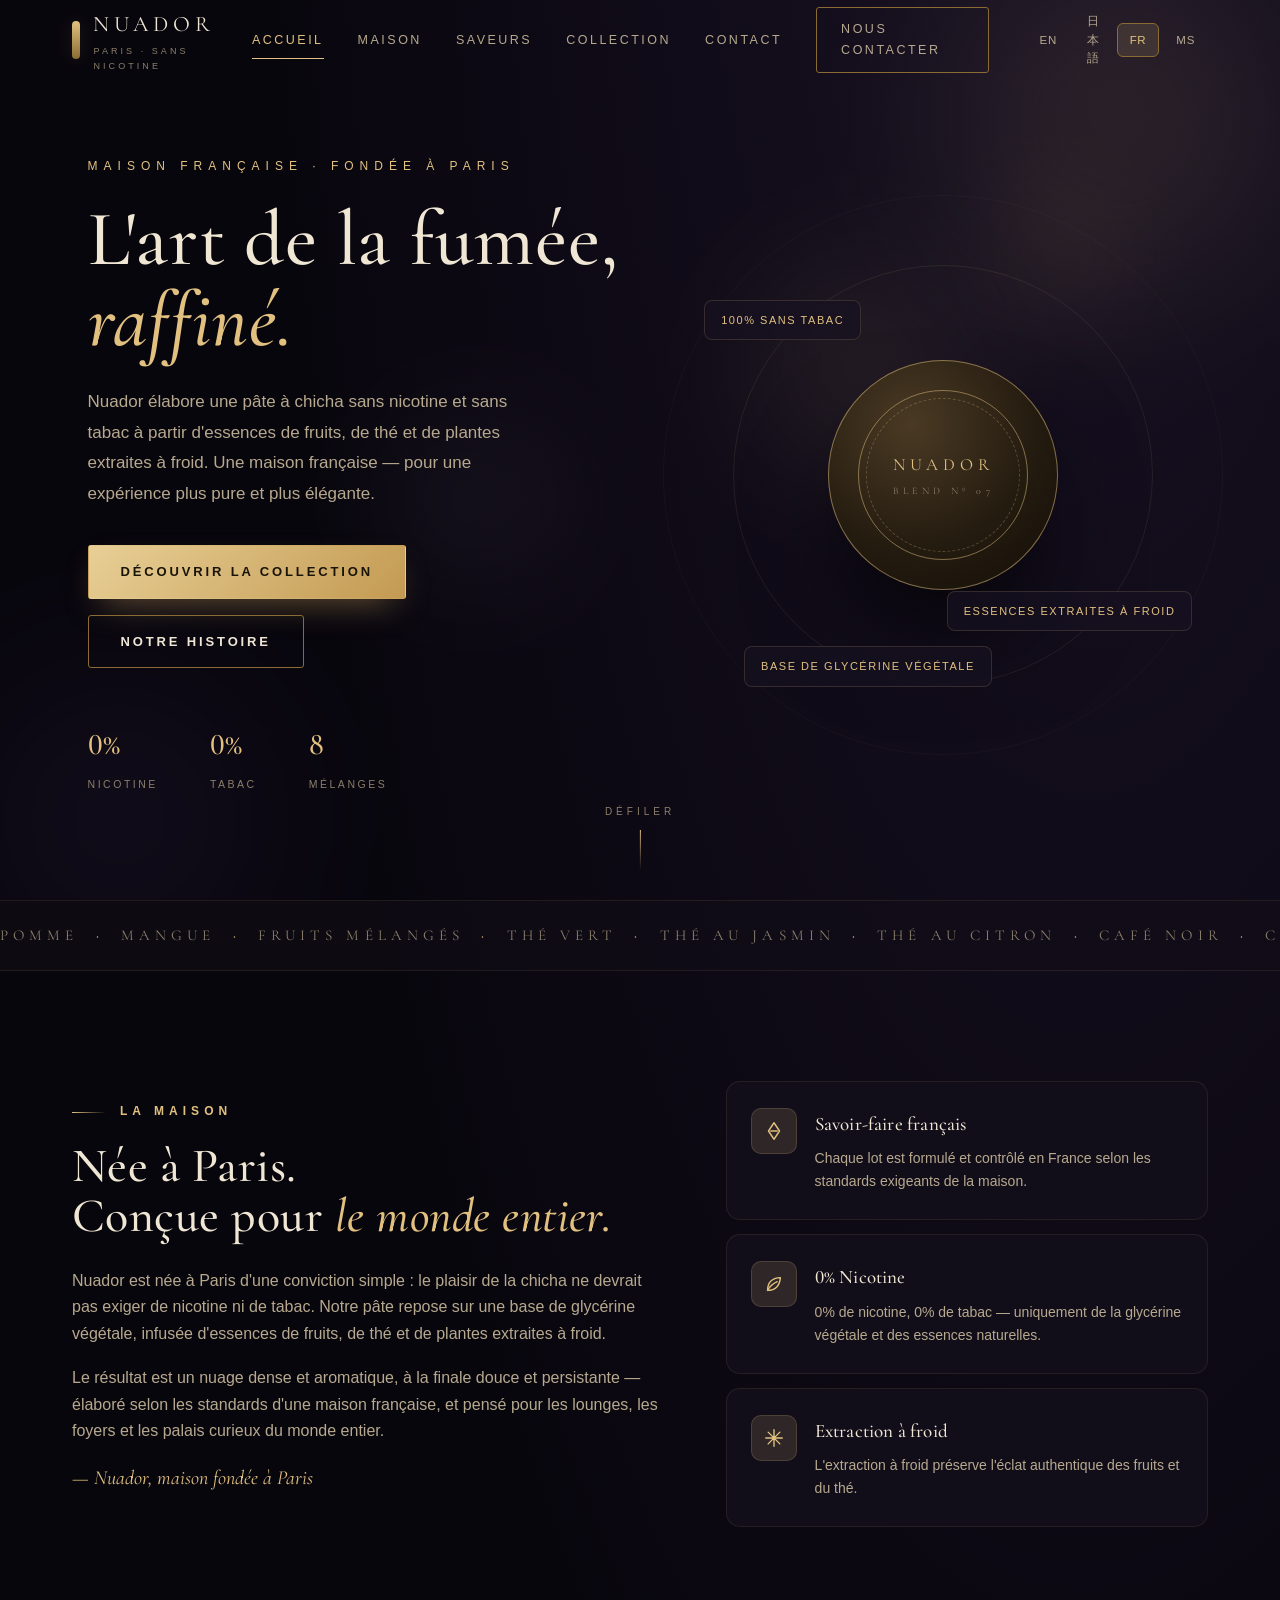
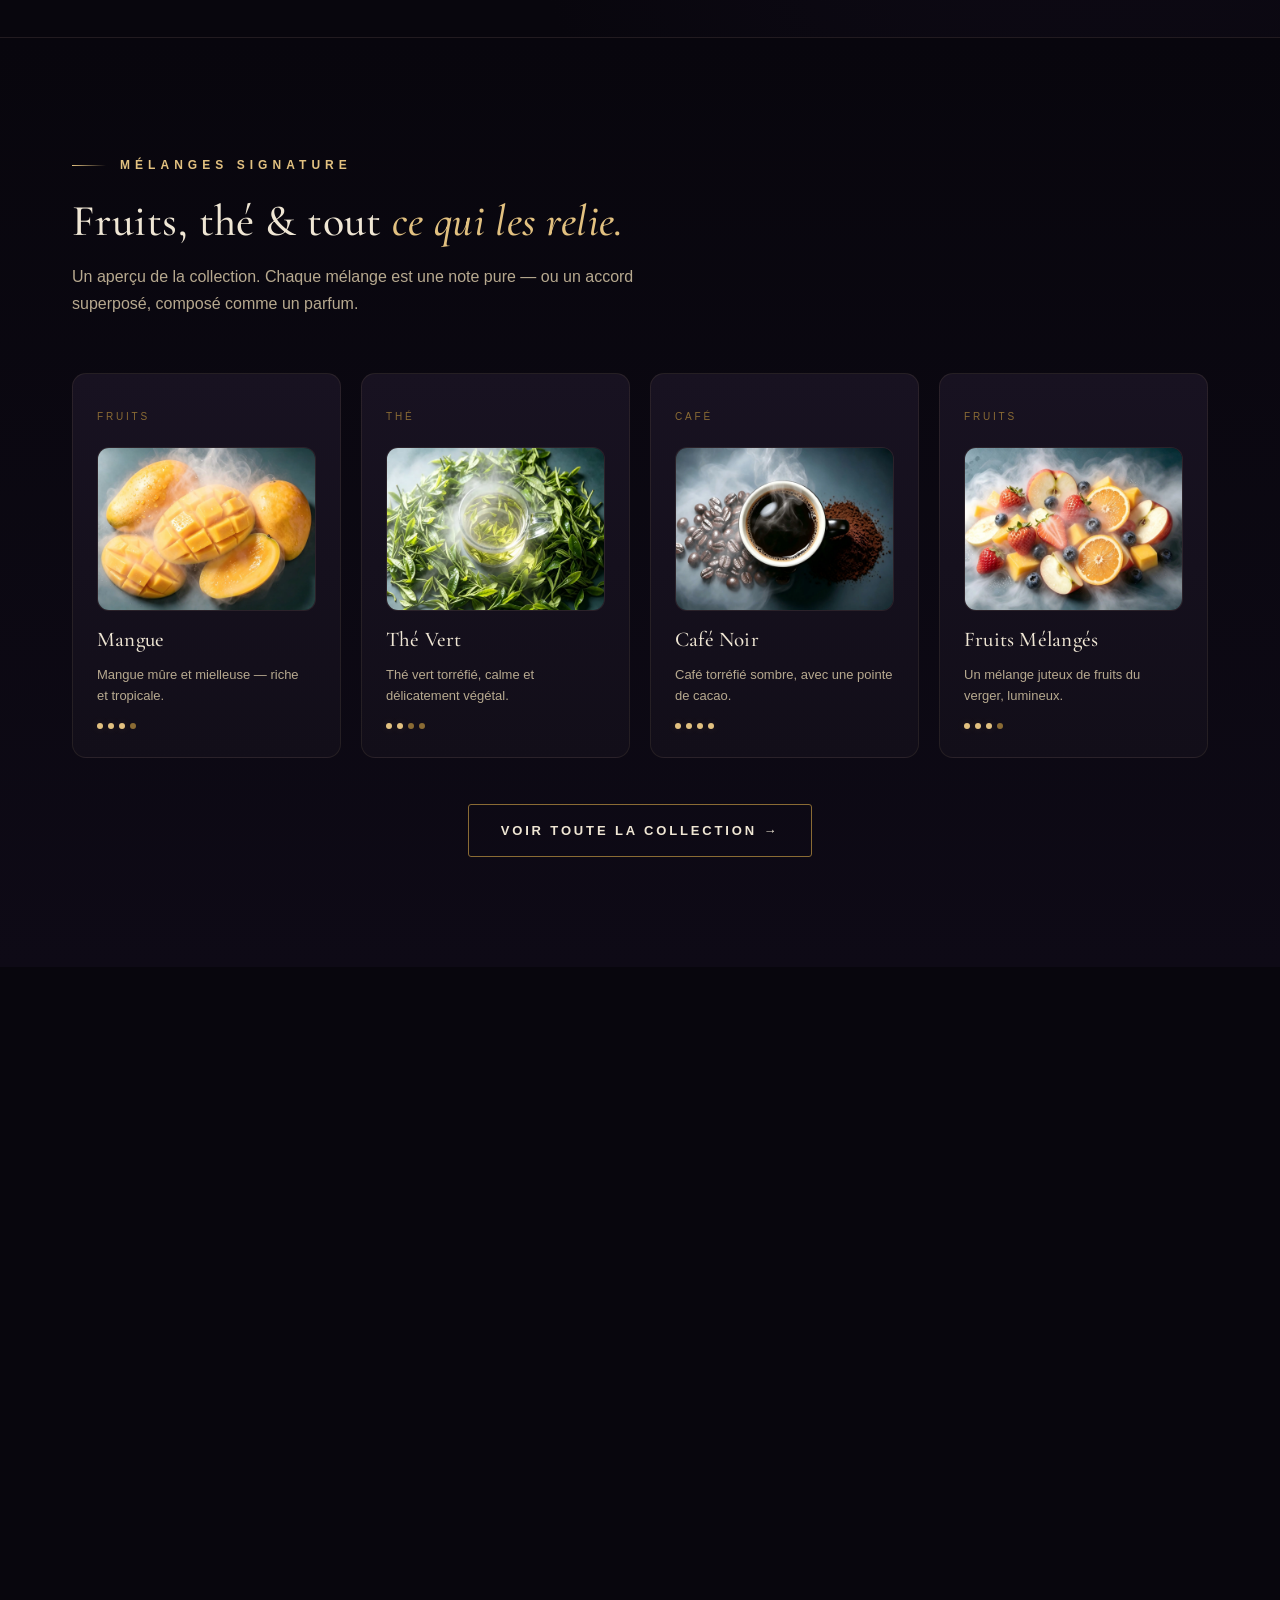
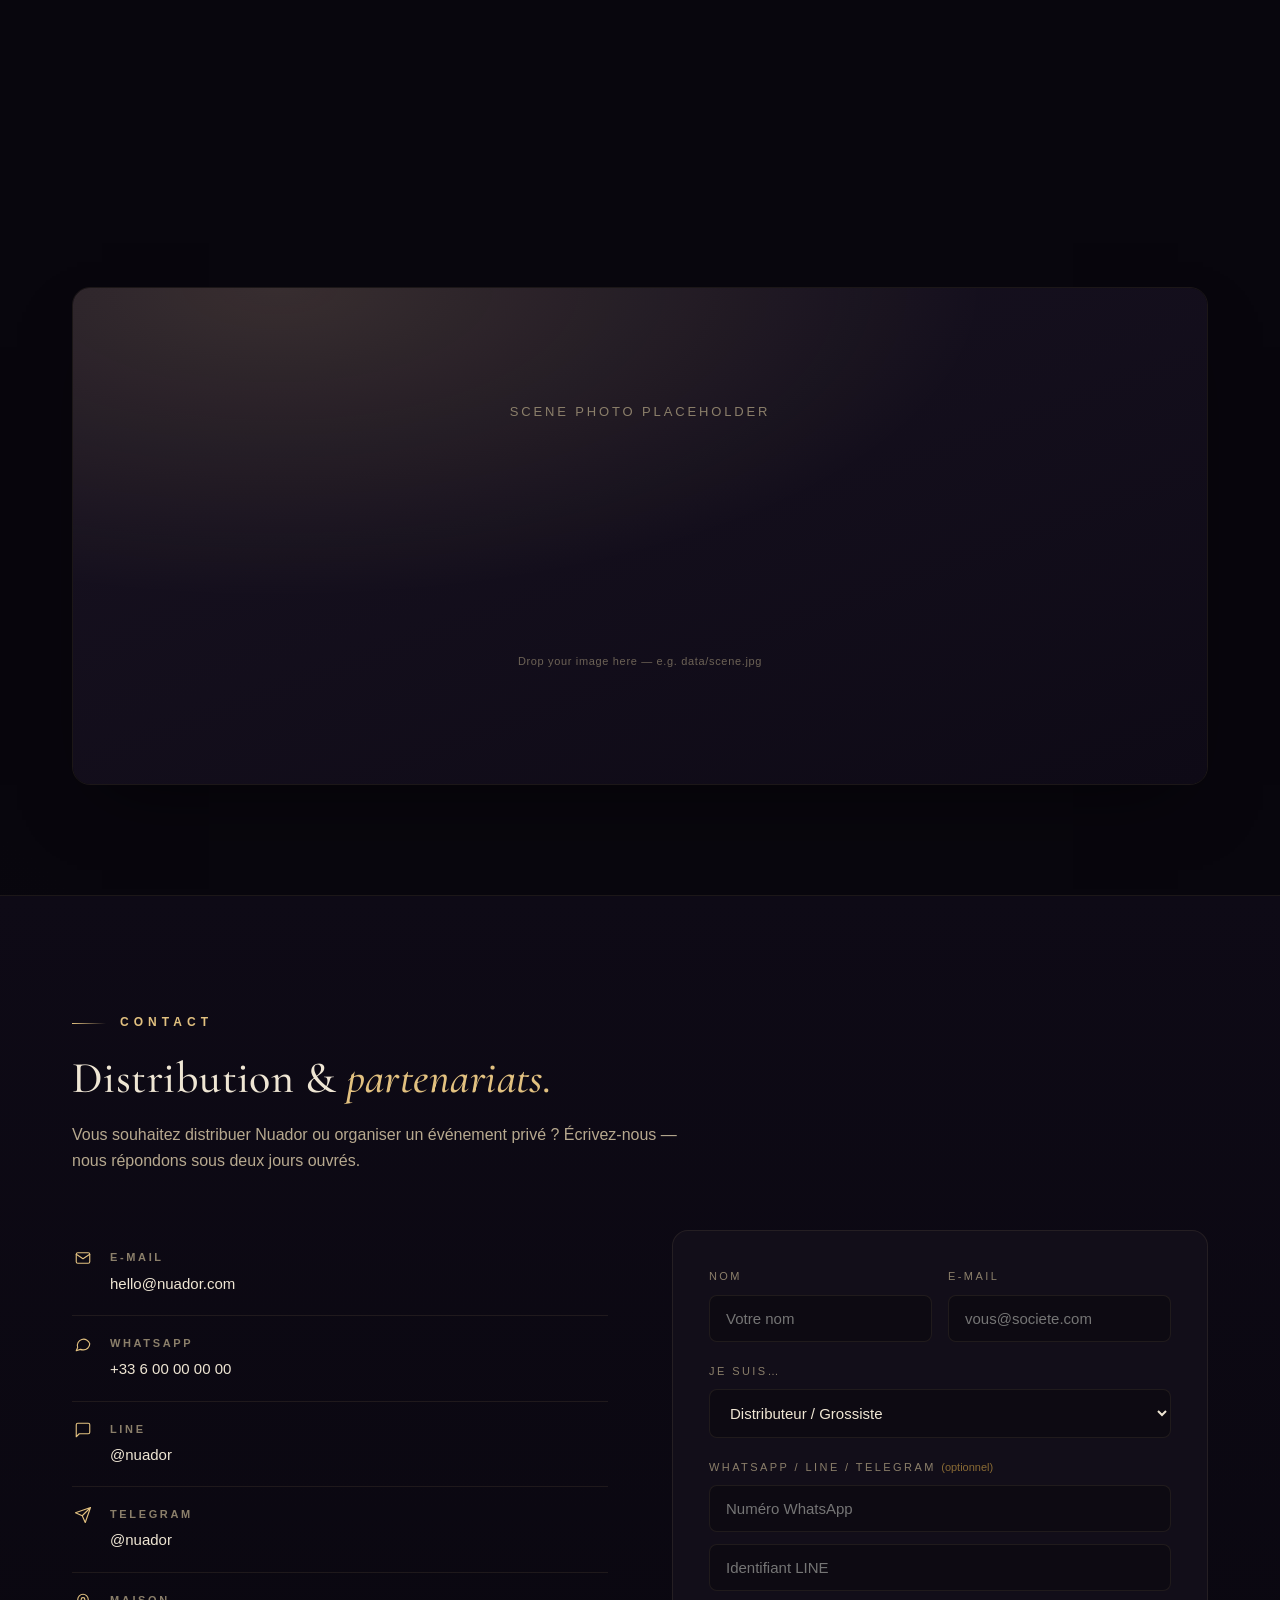
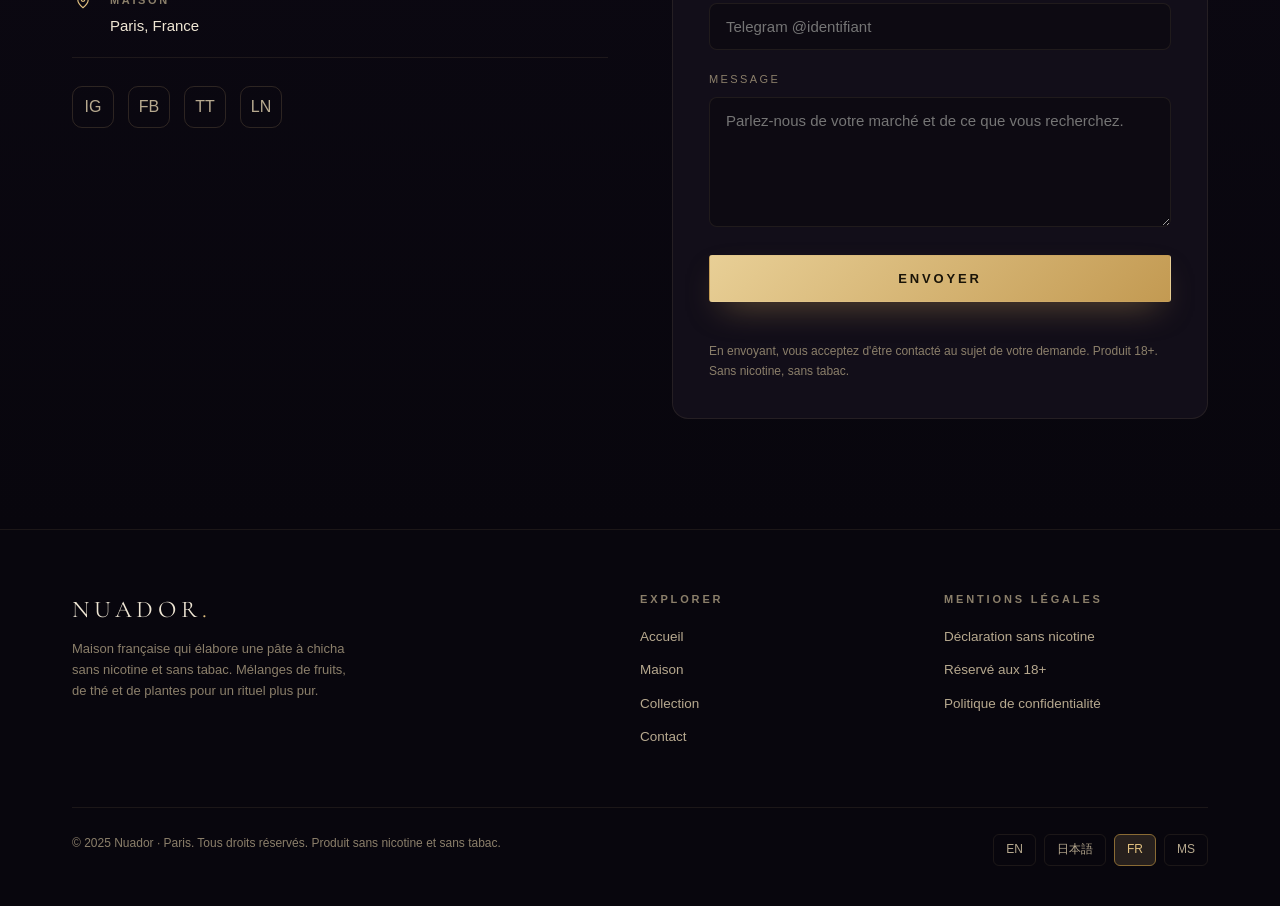
==== fr/index.html @ ff9fdae1 "fr,ms" ====
<!DOCTYPE html>
<html lang="fr">
<head>
<meta charset="UTF-8">
<meta name="viewport" content="width=device-width, initial-scale=1.0">
<title>Nuador — Pâte à chicha sans nicotine · Paris</title>
<meta name="description" content="Nuador est une maison française qui élabore une pâte à chicha sans nicotine et sans tabac. Mélanges de fruits, de thé et de café.">
<link rel="preconnect" href="https://fonts.googleapis.com">
<link rel="preconnect" href="https://fonts.gstatic.com" crossorigin>
<link href="https://fonts.googleapis.com/css2?family=Cormorant+Garamond:ital,wght@0,400;0,500;0,600;1,400;1,500&display=swap" rel="stylesheet">
<link rel="stylesheet" href="../css/style.css">
<link rel="icon" href="data:image/svg+xml,<svg xmlns='http://www.w3.org/2000/svg' viewBox='0 0 100 100'><rect width='100' height='100' rx='22' fill='%230e0a16'/><text x='50' y='68' font-size='60' text-anchor='middle' fill='%23e2c180' font-family='Georgia'>N</text></svg>">
</head>
<body>

<!-- ============ HEADER ============ -->
<header id="header">
  <div class="wrap nav">
    <a href="index.html" class="brand">
      <span class="mark"></span>
      <span>
        <span class="name">NUADOR</span>
        <span class="sub">Paris · Sans nicotine</span>
      </span>
    </a>
    <nav class="nav-links" id="navLinks">
      <a href="index.html" class="active">Accueil</a>
      <a href="#maison">Maison</a>
      <a href="#flavours">Saveurs</a>
      <a href="catalog.html">Collection</a>
      <a href="#contact">Contact</a>
      <a href="#contact" class="nav-cta">Nous contacter</a>
      <span class="lang-switch"><a href="../index.html">EN</a><a href="../ja/index.html">日本語</a><a href="index.html" class="on" title="Français">FR</a><a href="../ms/index.html" title="Bahasa Melayu">MS</a></span>
    </nav>
    <button class="burger" id="burger" aria-label="Menu"><span></span><span></span><span></span></button>
  </div>
</header>

<!-- ============ HERO ============ -->
<section class="hero">
  <div class="hero-bg">
    <div class="glow a"></div><div class="glow b"></div>
    <div class="smoke s1"></div><div class="smoke s2"></div><div class="smoke s3"></div>
  </div>
  <div class="wrap hero-inner">
    <div>
      <div class="kicker">Maison Française · Fondée à Paris</div>
      <h1 class="h-display">L'art de la fumée,<br><em>raffiné.</em></h1>
      <p class="lead">Nuador élabore une pâte à chicha sans nicotine et sans tabac à partir d'essences de fruits, de thé et de plantes extraites à froid. Une maison française — pour une expérience plus pure et plus élégante.</p>
      <div class="hero-actions">
        <a href="catalog.html" class="btn btn-gold">Découvrir la collection</a>
        <a href="#maison" class="btn btn-ghost">Notre histoire</a>
      </div>
      <div class="hero-stats">
        <div><b>0%</b><span>Nicotine</span></div>
        <div><b>0%</b><span>Tabac</span></div>
        <div><b>8</b><span>Mélanges</span></div>
      </div>
    </div>
    <div class="hero-product">
      <div class="halo outer"></div>
      <div class="halo"></div>
      <div class="tin">
        <div class="ring"></div>
        <div class="core">NUADOR<small>BLEND Nº 07</small></div>
      </div>
      <div class="float-tag t1">100% sans tabac</div>
      <div class="float-tag t2">Essences extraites à froid</div>
      <div class="float-tag t3">Base de glycérine végétale</div>
    </div>
  </div>
  <div class="scroll-hint">Défiler</div>
</section>

<!-- ============ MARQUEE ============ -->
<div class="marquee">
  <div class="marquee-track">
    <span>Pomme <b>·</b> Mangue <b>·</b> Fruits mélangés <b>·</b> Thé vert <b>·</b> Thé au jasmin <b>·</b> Thé au citron <b>·</b> Café noir <b>·</b> Cappuccino <b>·</b></span>
    <span>Pomme <b>·</b> Mangue <b>·</b> Fruits mélangés <b>·</b> Thé vert <b>·</b> Thé au jasmin <b>·</b> Thé au citron <b>·</b> Café noir <b>·</b> Cappuccino <b>·</b></span>
  </div>
</div>

<!-- ============ MAISON / BRAND ============ -->
<section class="section" id="maison">
  <div class="wrap">
    <div class="story-grid">
      <div class="story-copy reveal">
        <span class="eyebrow">La Maison</span>
        <h2 class="h-display" style="font-size:clamp(32px,4vw,48px);margin-top:20px">Née à Paris.<br>Conçue pour <em>le monde entier.</em></h2>
        <p style="margin-top:26px">Nuador est née à Paris d'une conviction simple : le plaisir de la chicha ne devrait pas exiger de nicotine ni de tabac. Notre pâte repose sur une base de glycérine végétale, infusée d'essences de fruits, de thé et de plantes extraites à froid.</p>
        <p>Le résultat est un nuage dense et aromatique, à la finale douce et persistante — élaboré selon les standards d'une maison française, et pensé pour les lounges, les foyers et les palais curieux du monde entier.</p>
        <p class="sig">— Nuador, maison fondée à Paris</p>
      </div>
      <div class="pillars reveal">
        <div class="pillar"><span class="ic"><svg viewBox="0 0 24 24" fill="none" stroke="currentColor" stroke-width="1.5" stroke-linecap="round" stroke-linejoin="round"><path d="M12 3l6 9-6 9-6-9 6-9z"/><path d="M8.5 12h7"/></svg></span><div><h3>Savoir-faire français</h3><p>Chaque lot est formulé et contrôlé en France selon les standards exigeants de la maison.</p></div></div>
        <div class="pillar"><span class="ic"><svg viewBox="0 0 24 24" fill="none" stroke="currentColor" stroke-width="1.5" stroke-linecap="round" stroke-linejoin="round"><path d="M5 19c0-8 4.5-13.5 14-14-1 9.5-6.5 14-14 14z"/><path d="M5 19c2.5-4.5 6-7.5 10.5-9.5"/></svg></span><div><h3>0% Nicotine</h3><p>0% de nicotine, 0% de tabac — uniquement de la glycérine végétale et des essences naturelles.</p></div></div>
        <div class="pillar"><span class="ic"><svg viewBox="0 0 24 24" fill="none" stroke="currentColor" stroke-width="1.5" stroke-linecap="round"><path d="M12 3v18M3 12h18M5.6 5.6l12.8 12.8M18.4 5.6L5.6 18.4"/></svg></span><div><h3>Extraction à froid</h3><p>L'extraction à froid préserve l'éclat authentique des fruits et du thé.</p></div></div>
      </div>
    </div>
  </div>
</section>

<!-- ============ FLAVOURS PREVIEW ============ -->
<section class="section" id="flavours" style="background:linear-gradient(180deg,var(--bg0),var(--bg1));border-top:1px solid var(--line-soft)">
  <div class="wrap">
    <div class="section-head reveal">
      <span class="eyebrow">Mélanges signature</span>
      <h2 style="margin-top:20px">Fruits, thé &amp; tout <em style="color:var(--gold);font-style:italic">ce qui les relie.</em></h2>
      <p>Un aperçu de la collection. Chaque mélange est une note pure — ou un accord superposé, composé comme un parfum.</p>
    </div>
    <div class="featured reveal">
      <a href="catalog.html" class="fcard">
        <span class="cat">Fruits</span>
        <img class="thumb" src="../data/mango.webp" alt="Pâte à chicha saveur mangue" loading="lazy">
        <h3>Mangue</h3>
        <p class="note">Mangue mûre et mielleuse — riche et tropicale.</p>
        <div class="dots"><i class="on"></i><i class="on"></i><i class="on"></i><i></i></div>
      </a>
      <a href="catalog.html" class="fcard">
        <span class="cat">Thé</span>
        <img class="thumb" src="../data/green-tea.webp" alt="Pâte à chicha saveur thé vert" loading="lazy">
        <h3>Thé Vert</h3>
        <p class="note">Thé vert torréfié, calme et délicatement végétal.</p>
        <div class="dots"><i class="on"></i><i class="on"></i><i></i><i></i></div>
      </a>
      <a href="catalog.html" class="fcard">
        <span class="cat">Café</span>
        <img class="thumb" src="../data/black-coffee.webp" alt="Pâte à chicha saveur café noir" loading="lazy">
        <h3>Café Noir</h3>
        <p class="note">Café torréfié sombre, avec une pointe de cacao.</p>
        <div class="dots"><i class="on"></i><i class="on"></i><i class="on"></i><i class="on"></i></div>
      </a>
      <a href="catalog.html" class="fcard">
        <span class="cat">Fruits</span>
        <img class="thumb" src="../data/Mixed-Fruit.webp" alt="Pâte à chicha saveur fruits mélangés" loading="lazy">
        <h3>Fruits Mélangés</h3>
        <p class="note">Un mélange juteux de fruits du verger, lumineux.</p>
        <div class="dots"><i class="on"></i><i class="on"></i><i class="on"></i><i></i></div>
      </a>
    </div>
    <div style="text-align:center;margin-top:46px" class="reveal">
      <a href="catalog.html" class="btn btn-ghost">Voir toute la collection →</a>
    </div>
  </div>
</section>

<!-- ============ WHY / BENEFITS ============ -->
<section class="section" id="why">
  <div class="wrap">
    <div class="section-head reveal">
      <span class="eyebrow">Pourquoi Nuador</span>
      <h2 style="margin-top:20px">Un rituel plus pur, <em style="color:var(--gold);font-style:italic">sans compromis.</em></h2>
    </div>
    <div class="benefits">
      <div class="benefit reveal">
        <span class="ic"><svg viewBox="0 0 24 24" fill="none" stroke="currentColor" stroke-width="1.5" stroke-linecap="round" stroke-linejoin="round"><path d="M12 3l7 3v5c0 4.4-3 7.8-7 9.7-4-1.9-7-5.3-7-9.7V6l7-3z"/><path d="M9 12l2 2 4-4"/></svg></span>
        <div><h3>Sans nicotine</h3><p>0,0% de nicotine et 0% de tabac. Le plaisir du rituel, sans la dépendance.</p></div>
      </div>
      <div class="benefit reveal">
        <span class="ic"><svg viewBox="0 0 24 24" fill="none" stroke="currentColor" stroke-width="1.5" stroke-linecap="round" stroke-linejoin="round"><path d="M5 19c0-8 4.5-13.5 14-14-1 9.5-6.5 14-14 14z"/><path d="M5 19c2.5-4.5 6-7.5 10.5-9.5"/></svg></span>
        <div><span class="num">VG</span><h3>Base végétale</h3><p>La glycérine végétale alimentaire porte la saveur — jamais de feuille de tabac.</p></div>
      </div>
      <div class="benefit reveal">
        <span class="ic"><svg viewBox="0 0 24 24" fill="none" stroke="currentColor" stroke-width="1.5" stroke-linecap="round"><path d="M12 3v18M3 12h18M5.6 5.6l12.8 12.8M18.4 5.6L5.6 18.4"/></svg></span>
        <div><span class="num">Froid</span><h3>Extraction à froid</h3><p>Les essences sont extraites à froid pour que les notes de tête restent vives et fidèles au fruit.</p></div>
      </div>
    </div>
  </div>
</section>

<!-- ============ SCENE / MOMENTS ============ -->
<section class="section scene" id="scene">
  <div class="wrap">
    <div class="section-head reveal">
      <span class="eyebrow">L'instant</span>
      <h2 style="margin-top:20px">Fait pour les <em style="color:var(--gold);font-style:italic">moments partagés.</em></h2>
      <p>Des amis autour de la table, la conversation qui s'élève, et un lent nuage aromatique — c'est ici que Nuador prend tout son sens.</p>
    </div>
    <div class="scene-media reveal">
      <div class="scene-ph">
        Scene photo placeholder
        <span class="ph-note">Drop your image here — e.g. data/scene.jpg</span>
      </div>
    </div>
  </div>
</section>

<!-- ============ CONTACT ============ -->
<section class="section contact" id="contact">
  <div class="wrap">
    <div class="section-head reveal">
      <span class="eyebrow">Contact</span>
      <h2 style="margin-top:20px">Distribution &amp; <em style="color:var(--gold);font-style:italic">partenariats.</em></h2>
      <p>Vous souhaitez distribuer Nuador ou organiser un événement privé ? Écrivez-nous — nous répondons sous deux jours ouvrés.</p>
    </div>
    <div class="contact-grid">
      <div class="contact-info reveal">
        <div class="line">
          <span class="ic"><svg viewBox="0 0 24 24" fill="none" stroke="currentColor" stroke-width="1.5" stroke-linecap="round" stroke-linejoin="round"><rect x="3" y="5" width="18" height="14" rx="2"/><path d="M3 7l9 6 9-6"/></svg></span>
          <div><b>E-mail</b><a href="mailto:hello@nuador.com">hello@nuador.com</a></div>
        </div>
        <div class="line">
          <span class="ic"><svg viewBox="0 0 24 24" fill="none" stroke="currentColor" stroke-width="1.5" stroke-linecap="round" stroke-linejoin="round"><path d="M21 11.5a8.38 8.38 0 0 1-9 8.34 8.5 8.5 0 0 1-3.4-.69L3 21l1.86-4.42A8.38 8.38 0 1 1 21 11.5z"/></svg></span>
          <div><b>WhatsApp</b><a href="https://wa.me/33600000000">+33 6 00 00 00 00</a></div>
        </div>
        <div class="line">
          <span class="ic"><svg viewBox="0 0 24 24" fill="none" stroke="currentColor" stroke-width="1.5" stroke-linecap="round" stroke-linejoin="round"><path d="M21 15a2 2 0 0 1-2 2H7l-4 4V5a2 2 0 0 1 2-2h14a2 2 0 0 1 2 2z"/></svg></span>
          <div><b>LINE</b><a href="https://line.me/R/ti/p/@nuador">@nuador</a></div>
        </div>
        <div class="line">
          <span class="ic"><svg viewBox="0 0 24 24" fill="none" stroke="currentColor" stroke-width="1.5" stroke-linecap="round" stroke-linejoin="round"><path d="M22 2L11 13M22 2l-7 20-4-9-9-4 20-7z"/></svg></span>
          <div><b>Telegram</b><a href="https://t.me/nuador">@nuador</a></div>
        </div>
        <div class="line">
          <span class="ic"><svg viewBox="0 0 24 24" fill="none" stroke="currentColor" stroke-width="1.5" stroke-linecap="round" stroke-linejoin="round"><path d="M12 21s-7-5.6-7-11a7 7 0 0 1 14 0c0 5.4-7 11-7 11z"/><circle cx="12" cy="10" r="2.5"/></svg></span>
          <div><b>Maison</b><span>Paris, France</span></div>
        </div>
        <div class="social">
          <a href="#" aria-label="Instagram">IG</a>
          <a href="#" aria-label="Facebook">FB</a>
          <a href="#" aria-label="TikTok">TT</a>
          <a href="#" aria-label="LINE">LN</a>
        </div>
      </div>
      <form class="contact-form reveal" id="contactForm">
        <div class="row">
          <div class="field">
            <label for="name">Nom</label>
            <input id="name" name="name" type="text" placeholder="Votre nom" required>
          </div>
          <div class="field">
            <label for="email">E-mail</label>
            <input id="email" name="email" type="email" placeholder="vous@societe.com" required>
          </div>
        </div>
        <div class="field">
          <label for="topic">Je suis…</label>
          <select id="topic" name="topic">
            <option>Distributeur / Grossiste</option>
            <option>Lounge / Café / Bar</option>
            <option>Détaillant</option>
            <option>Médias / Presse</option>
            <option>Client particulier</option>
          </select>
        </div>
        <div class="field">
          <label>WhatsApp / LINE / Telegram <span style="color:var(--gold-3);text-transform:none;letter-spacing:0">(optionnel)</span></label>
          <div class="row3">
            <input name="whatsapp" type="text" placeholder="Numéro WhatsApp">
            <input name="line" type="text" placeholder="Identifiant LINE">
            <input name="telegram" type="text" placeholder="Telegram @identifiant">
          </div>
        </div>
        <div class="field">
          <label for="msg">Message</label>
          <textarea id="msg" name="message" placeholder="Parlez-nous de votre marché et de ce que vous recherchez."></textarea>
        </div>
        <button type="submit" class="btn btn-gold" style="width:100%;justify-content:center" id="sendBtn">Envoyer</button>
        <p class="note" id="formStatus" aria-live="polite" style="min-height:1em"></p>
        <p class="note">En envoyant, vous acceptez d'être contacté au sujet de votre demande. Produit 18+. Sans nicotine, sans tabac.</p>
      </form>
    </div>
  </div>
</section>

<!-- ============ FOOTER ============ -->
<footer>
  <div class="wrap">
    <div class="foot-grid">
      <div class="foot-brand">
        <div class="name">NUADOR<span>.</span></div>
        <p>Maison française qui élabore une pâte à chicha sans nicotine et sans tabac. Mélanges de fruits, de thé et de plantes pour un rituel plus pur.</p>
      </div>
      <div>
        <h4>Explorer</h4>
        <a href="index.html">Accueil</a>
        <a href="#maison">Maison</a>
        <a href="catalog.html">Collection</a>
        <a href="#contact">Contact</a>
      </div>
      <div>
        <h4>Mentions légales</h4>
        <a href="#">Déclaration sans nicotine</a>
        <a href="#">Réservé aux 18+</a>
        <a href="#">Politique de confidentialité</a>
      </div>
    </div>
    <div class="foot-bottom">
      <span>© 2025 Nuador · Paris. Tous droits réservés. Produit sans nicotine et sans tabac.</span>
      <span class="langs"><a href="../index.html">EN</a><a href="../ja/index.html">日本語</a><a href="index.html" class="on">FR</a><a href="../ms/index.html">MS</a></span>
    </div>
  </div>
</footer>

<script src="../js/main.js"></script>
</body>
</html>
---- css/style.css ----
/* ============================================================
   NUADOR — Nicotine-Free Hookah Paste
   Theme: "Luxury Dark"  (暗夜奢华)
   French maison · gold on near-black · refined smoke
   ============================================================ */

:root{
  --bg0:#08060d;
  --bg1:#0e0a16;
  --bg2:#161020;
  --panel:#120e19;
  --panel-2:#181221;
  --gold:#e2c180;
  --gold-2:#c9a05c;
  --gold-3:#8a6b34;
  --gold-glow:rgba(226,193,128,.14);
  --cream:#efe6d4;
  --text:#e6dcc8;
  --muted:#b7a98f;
  --faint:#8b7f6a;
  --line:rgba(226,193,128,.16);
  --line-soft:rgba(226,193,128,.09);
  --serif:"Cormorant Garamond",Georgia,"Times New Roman","Songti SC","SimSun",serif;
  --sans:-apple-system,BlinkMacSystemFont,"Segoe UI","PingFang SC","Hiragino Sans GB","Microsoft YaHei",sans-serif;
  --ease:cubic-bezier(.22,.61,.36,1);
}

*{box-sizing:border-box;margin:0;padding:0}
html{scroll-behavior:smooth}
body{
  font-family:var(--sans);
  background:
    radial-gradient(120% 90% at 85% -10%, #1a1226 0%, rgba(26,18,38,0) 55%),
    radial-gradient(110% 80% at -10% 110%, #120c1c 0%, rgba(18,12,28,0) 50%),
    var(--bg0);
  color:var(--text);
  line-height:1.65;
  -webkit-font-smoothing:antialiased;
  overflow-x:hidden;
}
a{color:inherit;text-decoration:none}
img{max-width:100%;display:block}
::selection{background:var(--gold);color:#1a1408}

.wrap{max-width:1200px;margin:0 auto;padding:0 32px}
.eyebrow{
  font-size:12px;letter-spacing:.42em;text-transform:uppercase;color:var(--gold);
  display:inline-flex;align-items:center;gap:14px;font-weight:600;
}
.eyebrow::before{content:"";width:34px;height:1px;background:linear-gradient(90deg,var(--gold),transparent)}
h1,h2,h3{font-family:var(--serif);font-weight:500;letter-spacing:.01em}
h1,h2,h3{text-wrap:balance;font-variant-numeric:lining-nums tabular-nums}
.hero-stats b{font-variant-numeric:lining-nums tabular-nums}
p{text-wrap:pretty}
.h-display{font-size:clamp(44px,6.4vw,78px);line-height:1.04;color:var(--cream)}
.h-display em{font-style:italic;color:var(--gold)}
.section{padding:110px 0;position:relative}
.section-head{max-width:640px;margin-bottom:56px}
.section-head h2{font-size:clamp(30px,3.6vw,44px);line-height:1.15;color:var(--cream)}
.section-head p{margin-top:18px;color:var(--muted);font-size:16px}

/* ---------- Buttons ---------- */
.btn{
  display:inline-flex;align-items:center;gap:10px;
  padding:15px 32px;border-radius:3px;
  font-size:13px;letter-spacing:.22em;text-transform:uppercase;font-weight:600;
  transition:transform .3s var(--ease),box-shadow .3s var(--ease),background .3s,border-color .3s;
  cursor:pointer;border:1px solid transparent;white-space:nowrap;
}
.btn-gold{
  background:linear-gradient(135deg,#e8cf96,#c39a52);
  color:#1a1408;box-shadow:0 14px 34px -14px rgba(201,160,92,.6);
}
.btn-gold:hover{transform:translateY(-2px);box-shadow:0 22px 44px -16px rgba(201,160,92,.75)}
.btn-ghost{border-color:var(--gold-3);color:var(--cream);background:transparent}
.btn-ghost:hover{border-color:var(--gold);background:rgba(226,193,128,.06)}

/* ---------- Header ---------- */
header{
  position:fixed;top:0;left:0;right:0;z-index:60;
  transition:background .4s,backdrop-filter .4s,border-color .4s;
  border-bottom:1px solid transparent;
}
header.scrolled{background:rgba(8,6,13,.72);backdrop-filter:blur(14px);border-bottom:1px solid var(--line-soft)}
.nav{display:flex;align-items:center;justify-content:space-between;height:80px}
.brand{display:flex;align-items:center;gap:13px}
.brand .mark{width:9px;height:38px;border-radius:5px;background:linear-gradient(180deg,var(--gold),var(--gold-3));box-shadow:0 0 18px var(--gold-glow)}
.brand .name{font-family:var(--serif);font-size:22px;letter-spacing:.22em;color:var(--cream)}
.brand .name span{color:var(--gold)}
.brand .sub{display:block;font-size:9px;letter-spacing:.34em;text-transform:uppercase;color:var(--faint);margin-top:2px}
.nav-links{display:flex;align-items:center;gap:34px}
.nav-links a{font-size:12.5px;letter-spacing:.2em;text-transform:uppercase;color:var(--muted);transition:color .25s;position:relative}
.nav-links a:hover{color:var(--gold)}
.nav-links a.active{color:var(--gold)}
.nav-links a.active::after{content:"";position:absolute;left:0;right:0;bottom:-9px;height:1px;background:var(--gold)}
.nav-cta{padding:11px 24px;border:1px solid var(--gold-3);border-radius:3px;color:var(--gold);font-size:12px;letter-spacing:.2em;text-transform:uppercase;transition:all .3s}
.nav-cta:hover{background:rgba(226,193,128,.08);border-color:var(--gold)}
.nav-links .lang-switch{display:flex;align-items:center;gap:4px;margin-left:4px}
.nav-links .lang-switch a{font-size:11.5px;letter-spacing:.06em;text-transform:none;padding:7px 12px;border-radius:6px;color:var(--muted);border:1px solid transparent}
.nav-links .lang-switch a:hover{color:var(--gold)}
.nav-links .lang-switch a.on{color:var(--gold);border-color:var(--gold-3);background:var(--gold-glow)}
.burger{display:none;flex-direction:column;gap:5px;background:none;border:none;cursor:pointer;padding:8px}
.burger span{width:24px;height:1.5px;background:var(--cream);transition:.3s}
.burger.open span:nth-child(1){transform:translateY(6.5px) rotate(45deg)}
.burger.open span:nth-child(2){opacity:0}
.burger.open span:nth-child(3){transform:translateY(-6.5px) rotate(-45deg)}

/* ---------- Hero ---------- */
.hero{position:relative;min-height:100vh;display:flex;align-items:center;overflow:hidden;padding:140px 0 90px}
.hero-bg{position:absolute;inset:0;pointer-events:none}
.hero-bg .glow{
  position:absolute;border-radius:50%;filter:blur(70px);opacity:.5;
}
.hero-bg .glow.a{width:560px;height:560px;top:-160px;right:-120px;background:radial-gradient(circle,rgba(226,193,128,.28),transparent 65%)}
.hero-bg .glow.b{width:520px;height:520px;bottom:-180px;left:-140px;background:radial-gradient(circle,rgba(122,86,190,.20),transparent 65%)}
.smoke{position:absolute;border-radius:50%;filter:blur(46px);opacity:.55;animation:drift 14s ease-in-out infinite}
.smoke.s1{width:340px;height:340px;top:22%;left:54%;background:radial-gradient(circle,rgba(226,193,128,.20),transparent 70%);animation-delay:0s}
.smoke.s2{width:280px;height:280px;top:40%;left:26%;background:radial-gradient(circle,rgba(200,180,220,.13),transparent 70%);animation-delay:-5s}
.smoke.s3{width:220px;height:220px;top:16%;left:74%;background:radial-gradient(circle,rgba(226,193,128,.15),transparent 70%);animation-delay:-9s}
@keyframes drift{
  0%,100%{transform:translate(0,0) scale(1)}
  50%{transform:translate(30px,-40px) scale(1.12)}
}
.hero-inner{position:relative;z-index:2;display:grid;grid-template-columns:1.05fr .95fr;gap:56px;align-items:center}
.hero .kicker{font-size:12px;letter-spacing:.5em;text-transform:uppercase;color:var(--gold);margin-bottom:22px}
.hero p.lead{font-size:17px;line-height:1.8;color:var(--muted);margin:26px 0 36px;max-width:460px}
.hero-actions{display:flex;gap:16px;flex-wrap:wrap}
.hero-stats{display:flex;gap:52px;margin-top:52px}
.hero-stats b{font-family:var(--serif);font-size:30px;color:var(--gold);font-weight:500}
.hero-stats span{display:block;font-size:10.5px;letter-spacing:.24em;text-transform:uppercase;color:var(--faint);margin-top:6px}
.hero-product{position:relative;height:460px;display:grid;place-items:center}
.tin{
  width:230px;height:230px;border-radius:50%;position:relative;
  background:radial-gradient(circle at 36% 28%, #4a3a24 0%, #251c10 55%, #120d07 100%);
  box-shadow:0 60px 110px -30px rgba(0,0,0,.85), inset 0 0 0 1px rgba(226,193,128,.5);
  display:grid;place-items:center;z-index:2;
}
.tin .ring{position:absolute;inset:30px;border-radius:50%;border:1px solid rgba(226,193,128,.5)}
.tin .ring::after{content:"";position:absolute;inset:7px;border-radius:50%;border:1px dashed rgba(226,193,128,.28)}
.tin .core{font-family:var(--serif);font-size:17px;letter-spacing:.3em;color:var(--gold);text-align:center;line-height:1.9}
.tin .core small{display:block;font-size:10px;letter-spacing:.44em;color:var(--faint)}
.halo{position:absolute;width:420px;height:420px;border-radius:50%;border:1px solid var(--line-soft);z-index:1}
.halo.outer{width:560px;height:560px;opacity:.4}
.float-tag{
  position:absolute;background:rgba(24,18,33,.7);backdrop-filter:blur(8px);
  border:1px solid var(--line);border-radius:8px;padding:10px 16px;font-size:11px;letter-spacing:.14em;
  text-transform:uppercase;color:var(--gold);z-index:3;white-space:nowrap;
}
.float-tag.t1{top:12%;left:2%}
.float-tag.t2{bottom:16%;right:0}
.float-tag.t3{bottom:4%;left:10%}
.scroll-hint{position:absolute;bottom:30px;left:50%;transform:translateX(-50%);z-index:2;color:var(--faint);font-size:10px;letter-spacing:.4em;text-transform:uppercase}
.scroll-hint::after{content:"";display:block;width:1px;height:40px;margin:10px auto 0;background:linear-gradient(var(--gold),transparent);animation:pulse 2s ease-in-out infinite}
@keyframes pulse{0%,100%{opacity:.2}50%{opacity:1}}

/* ---------- Marquee ---------- */
.marquee{border-top:1px solid var(--line-soft);border-bottom:1px solid var(--line-soft);padding:22px 0;overflow:hidden;background:rgba(18,14,25,.5)}
.marquee-track{display:flex;gap:60px;white-space:nowrap;animation:scrollx 30s linear infinite;width:max-content}
.marquee span{font-family:var(--serif);font-size:15px;letter-spacing:.34em;text-transform:uppercase;color:var(--faint)}
.marquee span b{color:var(--gold);font-weight:500;margin:0 8px}
@keyframes scrollx{to{transform:translateX(-50%)}}

/* ---------- Story / pillars ---------- */
.story-grid{display:grid;grid-template-columns:1.1fr .9fr;gap:64px;align-items:center}
.story-copy p{color:var(--muted);font-size:16px;margin-bottom:18px}
.story-copy .sig{font-family:var(--serif);font-style:italic;font-size:20px;color:var(--gold);margin-top:8px}
.pillars{display:grid;grid-template-columns:1fr;gap:14px}
.pillar{display:flex;gap:18px;align-items:flex-start;background:var(--panel);padding:26px 24px;border:1px solid var(--line-soft);border-radius:14px;transition:background .35s}
.pillar:hover{background:var(--panel-2)}
.pillar .ic{flex:none;width:46px;height:46px;border-radius:10px;display:grid;place-items:center;background:var(--gold-glow);border:1px solid var(--line)}
.ic svg{color:var(--gold)}
.pillar .ic svg{width:22px;height:22px}
.benefit .ic svg{width:26px;height:26px}
.contact-info .line .ic svg{width:18px;height:18px}
.pillar h3{font-size:19px;color:var(--cream);margin:0 0 8px}
.pillar p{font-size:14px;color:var(--muted);line-height:1.65}

/* ---------- Featured flavors ---------- */
.featured{display:grid;grid-template-columns:repeat(4,1fr);gap:20px}
.fcard{
  background:linear-gradient(180deg,var(--panel-2),var(--panel));
  border:1px solid var(--line-soft);border-radius:14px;padding:28px 24px;position:relative;overflow:hidden;
  transition:transform .35s var(--ease),border-color .35s,box-shadow .35s;
}
.fcard:hover{transform:translateY(-6px);border-color:var(--line);box-shadow:0 26px 50px -24px rgba(0,0,0,.7)}
.fcard .cat{font-size:10px;letter-spacing:.28em;text-transform:uppercase;color:var(--gold-3)}
.thumb{width:100%;aspect-ratio:4/3;object-fit:cover;border-radius:12px;margin:18px 0 16px;background:var(--panel-2);border:1px solid var(--line-soft);display:block}
.fcard h3{font-family:var(--serif);font-size:21px;color:var(--cream);line-height:1.2}
.fcard .cn{font-size:12px;color:var(--faint);margin-top:4px}
.fcard .note{font-size:13px;color:var(--muted);margin-top:12px}
.fcard .dots{margin-top:16px;display:flex;gap:5px}
.fcard .dots i{width:6px;height:6px;border-radius:50%;background:var(--gold-3)}
.fcard .dots i.on{background:var(--gold);box-shadow:0 0 8px var(--gold-glow)}
.fcard::after{content:"";position:absolute;top:-40px;right:-40px;width:110px;height:110px;border-radius:50%;background:radial-gradient(circle,var(--gold-glow),transparent 70%);opacity:0;transition:opacity .4s}
.fcard:hover::after{opacity:1}

/* ---------- Why / benefits ---------- */
.benefits{display:grid;grid-template-columns:repeat(3,1fr);gap:24px}
.benefit{display:flex;gap:20px;padding:30px;background:var(--panel);border:1px solid var(--line-soft);border-radius:14px}
.benefit .ic{font-size:26px;flex:none}
.benefit h3{font-size:18px;color:var(--cream);margin-bottom:8px}
.benefit p{font-size:13.5px;color:var(--muted)}
.benefit .num{font-family:var(--serif);font-size:34px;color:var(--gold);line-height:1;display:block;margin-bottom:10px}

/* ---------- Scene / moments ---------- */
.scene-media{position:relative;border-radius:18px;overflow:hidden;border:1px solid var(--line-soft);box-shadow:0 30px 70px -30px rgba(0,0,0,.6)}
.scene-media img{width:100%;aspect-ratio:16/7;object-fit:cover;display:block}
.scene-ph{width:100%;aspect-ratio:16/7;display:grid;place-items:center;text-align:center;background:radial-gradient(120% 120% at 18% 0%,rgba(226,193,128,.16),transparent 52%),linear-gradient(160deg,var(--panel-2),var(--bg1));color:var(--faint);font-size:13px;letter-spacing:.22em;text-transform:uppercase;line-height:2.1}
.scene-ph .ph-note{display:block;font-size:11px;opacity:.75;letter-spacing:.06em;text-transform:none;margin-top:4px}

/* ---------- Markets ---------- */
.markets{display:grid;grid-template-columns:repeat(3,1fr);gap:24px}
.market{position:relative;background:var(--panel);border:1px solid var(--line-soft);border-radius:14px;padding:38px 32px;overflow:hidden}
.market .region{font-size:11px;letter-spacing:.3em;text-transform:uppercase;color:var(--gold-3)}
.market h3{font-family:var(--serif);font-size:26px;color:var(--cream);margin:12px 0 8px}
.market p{font-size:13.5px;color:var(--muted)}
.market .cities{margin-top:18px;font-size:12px;color:var(--faint);letter-spacing:.04em}
.market::before{content:"";position:absolute;left:0;top:0;bottom:0;width:2px;background:linear-gradient(var(--gold),transparent)}

/* ---------- Contact ---------- */
.contact{background:linear-gradient(180deg,var(--bg1),var(--bg0));border-top:1px solid var(--line-soft)}
.contact-grid{display:grid;grid-template-columns:1fr 1fr;gap:64px;align-items:start}
.contact-info .line{display:flex;gap:16px;align-items:flex-start;padding:18px 0;border-bottom:1px solid var(--line-soft)}
.contact-info .line .ic{color:var(--gold);font-size:17px;width:22px;text-align:center}
.contact-info .line b{display:block;font-size:11px;letter-spacing:.24em;text-transform:uppercase;color:var(--faint);margin-bottom:4px}
.contact-info .line span,.contact-info .line a{color:var(--cream);font-size:15px}
.contact-info .line a:hover{color:var(--gold)}
.contact-info .social{display:flex;gap:14px;margin-top:28px}
.contact-info .social a{
  width:42px;height:42px;border-radius:10px;border:1px solid var(--line);display:grid;place-items:center;
  color:var(--muted);transition:.3s;
}
.contact-info .social a:hover{color:var(--gold);border-color:var(--gold);background:var(--gold-glow)}
form.contact-form{background:var(--panel);border:1px solid var(--line-soft);border-radius:16px;padding:36px}
form.contact-form .field{margin-bottom:20px}
form.contact-form label{display:block;font-size:11px;letter-spacing:.22em;text-transform:uppercase;color:var(--faint);margin-bottom:9px}
form.contact-form input,form.contact-form textarea,form.contact-form select{
  width:100%;background:rgba(0,0,0,.28);border:1px solid var(--line-soft);border-radius:8px;
  color:var(--cream);padding:14px 16px;font-family:var(--sans);font-size:15px;transition:border-color .25s,background .25s;
}
form.contact-form input:focus,form.contact-form textarea:focus,form.contact-form select:focus{outline:none;border-color:var(--gold);background:rgba(226,193,128,.05)}
form.contact-form textarea{min-height:130px;resize:vertical}
form.contact-form .row{display:grid;grid-template-columns:1fr 1fr;gap:16px}
form.contact-form .row3{display:grid;grid-template-columns:1fr;gap:12px}
form.contact-form .note{font-size:12px;color:var(--faint);margin-top:14px}
form.contact-form .note a{color:var(--gold)}

/* ---------- Footer ---------- */
footer{border-top:1px solid var(--line-soft);padding:60px 0 40px;background:var(--bg0)}
.foot-grid{display:grid;grid-template-columns:2fr 1fr 1fr;gap:40px;margin-bottom:48px}
.foot-grid h4{font-size:11px;letter-spacing:.26em;text-transform:uppercase;color:var(--faint);margin-bottom:18px}
.foot-grid a,.foot-grid p{display:block;color:var(--muted);font-size:13.5px;margin-bottom:11px}
.foot-grid a:hover{color:var(--gold)}
.foot-brand .name{font-family:var(--serif);font-size:24px;letter-spacing:.2em;color:var(--cream);margin-bottom:8px}
.foot-brand .name span{color:var(--gold)}
.foot-brand p{max-width:280px;font-size:13px;color:var(--faint)}
.foot-bottom{border-top:1px solid var(--line-soft);padding-top:26px;display:flex;justify-content:space-between;gap:20px;flex-wrap:wrap;font-size:12px;color:var(--faint)}
.foot-bottom .langs{display:flex;gap:8px}
.foot-bottom .langs a{padding:5px 12px;border:1px solid var(--line-soft);border-radius:6px;color:var(--muted);transition:.3s}
.foot-bottom .langs a:hover{color:var(--gold);border-color:var(--gold-3)}
.foot-bottom .langs a.on{color:var(--gold);border-color:var(--gold-3);background:var(--gold-glow)}

/* ---------- Page hero (catalog) ---------- */
.page-hero{position:relative;padding:200px 0 80px;overflow:hidden}
.page-hero .kicker{font-size:12px;letter-spacing:.5em;text-transform:uppercase;color:var(--gold);margin-bottom:20px}
.page-hero h1{font-size:clamp(40px,5.6vw,64px);line-height:1.06;color:var(--cream)}
.page-hero h1 em{font-style:italic;color:var(--gold)}
.page-hero p{margin-top:20px;max-width:560px;color:var(--muted);font-size:16px}
.page-hero .glow{position:absolute;top:-120px;right:-80px;width:460px;height:460px;border-radius:50%;filter:blur(80px);background:radial-gradient(circle,rgba(226,193,128,.2),transparent 65%);pointer-events:none}

/* ---------- Catalog ---------- */
.filters{display:flex;flex-wrap:wrap;gap:12px;margin-bottom:44px}
.filters button{
  background:transparent;border:1px solid var(--line-soft);border-radius:999px;color:var(--muted);
  padding:11px 24px;font-size:12.5px;letter-spacing:.16em;text-transform:uppercase;cursor:pointer;transition:.3s;font-family:var(--sans);
}
.filters button:hover{color:var(--cream);border-color:var(--line)}
.filters button.on{background:linear-gradient(135deg,#e8cf96,#c39a52);color:#1a1408;border-color:transparent;font-weight:600}
.grid{display:grid;grid-template-columns:repeat(4,1fr);gap:20px}
.tile{
  background:linear-gradient(180deg,var(--panel-2),var(--panel));border:1px solid var(--line-soft);
  border-radius:16px;padding:30px 26px;position:relative;overflow:hidden;
  transition:transform .35s var(--ease),border-color .35s,box-shadow .35s,opacity .3s;
}
.tile:hover{transform:translateY(-6px);border-color:var(--line);box-shadow:0 26px 50px -24px rgba(0,0,0,.7)}
.tile .top{display:flex;justify-content:space-between;align-items:flex-start}
.tile .cat{font-size:10px;letter-spacing:.26em;text-transform:uppercase;color:var(--gold-3);padding:6px 11px;border:1px solid var(--line-soft);border-radius:999px}
.tile h3{font-family:var(--serif);font-size:22px;color:var(--cream);line-height:1.18}
.tile .cn{font-size:12.5px;color:var(--faint);margin-top:5px}
.tile .note{font-size:13px;color:var(--muted);margin-top:13px;line-height:1.55}
.tile .foot{display:flex;justify-content:space-between;align-items:center;margin-top:20px;padding-top:16px;border-top:1px solid var(--line-soft)}
.tile .dots{display:flex;gap:5px}
.tile .dots i{width:6px;height:6px;border-radius:50%;background:var(--gold-3)}
.tile .dots i.on{background:var(--gold)}
.tile .size{font-size:11px;letter-spacing:.12em;color:var(--faint)}
.tile.hide{display:none}
.count-hint{font-size:12.5px;color:var(--faint);letter-spacing:.08em;margin-top:34px;text-align:center}

/* ---------- Reveal ---------- */
.reveal{opacity:0;transform:translateY(26px);transition:opacity .8s var(--ease),transform .8s var(--ease)}
.reveal.in{opacity:1;transform:none}

/* ---------- Responsive ---------- */
@media (max-width:1020px){
  .grid{grid-template-columns:repeat(3,1fr)}
  .featured{grid-template-columns:repeat(2,1fr)}
  .hero-inner{grid-template-columns:1fr;gap:40px}
  .hero-product{height:360px;margin-top:20px}
  .tin{width:190px;height:190px}
  .halo{width:330px;height:330px}
  .halo.outer{width:440px;height:440px}
  .story-grid{grid-template-columns:1fr;gap:40px}
  .contact-grid{grid-template-columns:1fr;gap:40px}
  .foot-grid{grid-template-columns:1fr 1fr}
}
@media (max-width:760px){
  .nav-links{
    position:fixed;inset:80px 0 auto 0;background:rgba(8,6,13,.96);backdrop-filter:blur(16px);
    flex-direction:column;gap:0;padding:12px 32px 28px;border-bottom:1px solid var(--line-soft);
    transform:translateY(-8px);opacity:0;pointer-events:none;transition:.3s;
  }
  .nav-links.open{transform:none;opacity:1;pointer-events:auto}
  .nav-links a{padding:16px 0;border-bottom:1px solid var(--line-soft);width:100%}
  .nav-links .nav-cta{margin-top:16px;text-align:center}
  .nav-links .lang-switch{width:100%;justify-content:center;gap:10px;margin:14px 0 0;padding-top:16px;border-top:1px solid var(--line-soft)}
  .nav-links .lang-switch a{width:auto;border-bottom:none;padding:7px 16px}
  .burger{display:flex}
  .grid{grid-template-columns:repeat(2,1fr)}
  .benefits,.markets,.pillars{grid-template-columns:1fr}
  .section{padding:76px 0}
  .hero{padding-top:120px}
  .hero-stats{gap:30px}
  .hero-stats b{font-size:24px}
  form.contact-form .row,form.contact-form .row3{grid-template-columns:1fr}
  .foot-grid{grid-template-columns:1fr}
  .float-tag{display:none}
}
@media (max-width:480px){
  .grid{grid-template-columns:1fr}
  .featured{grid-template-columns:1fr}
}
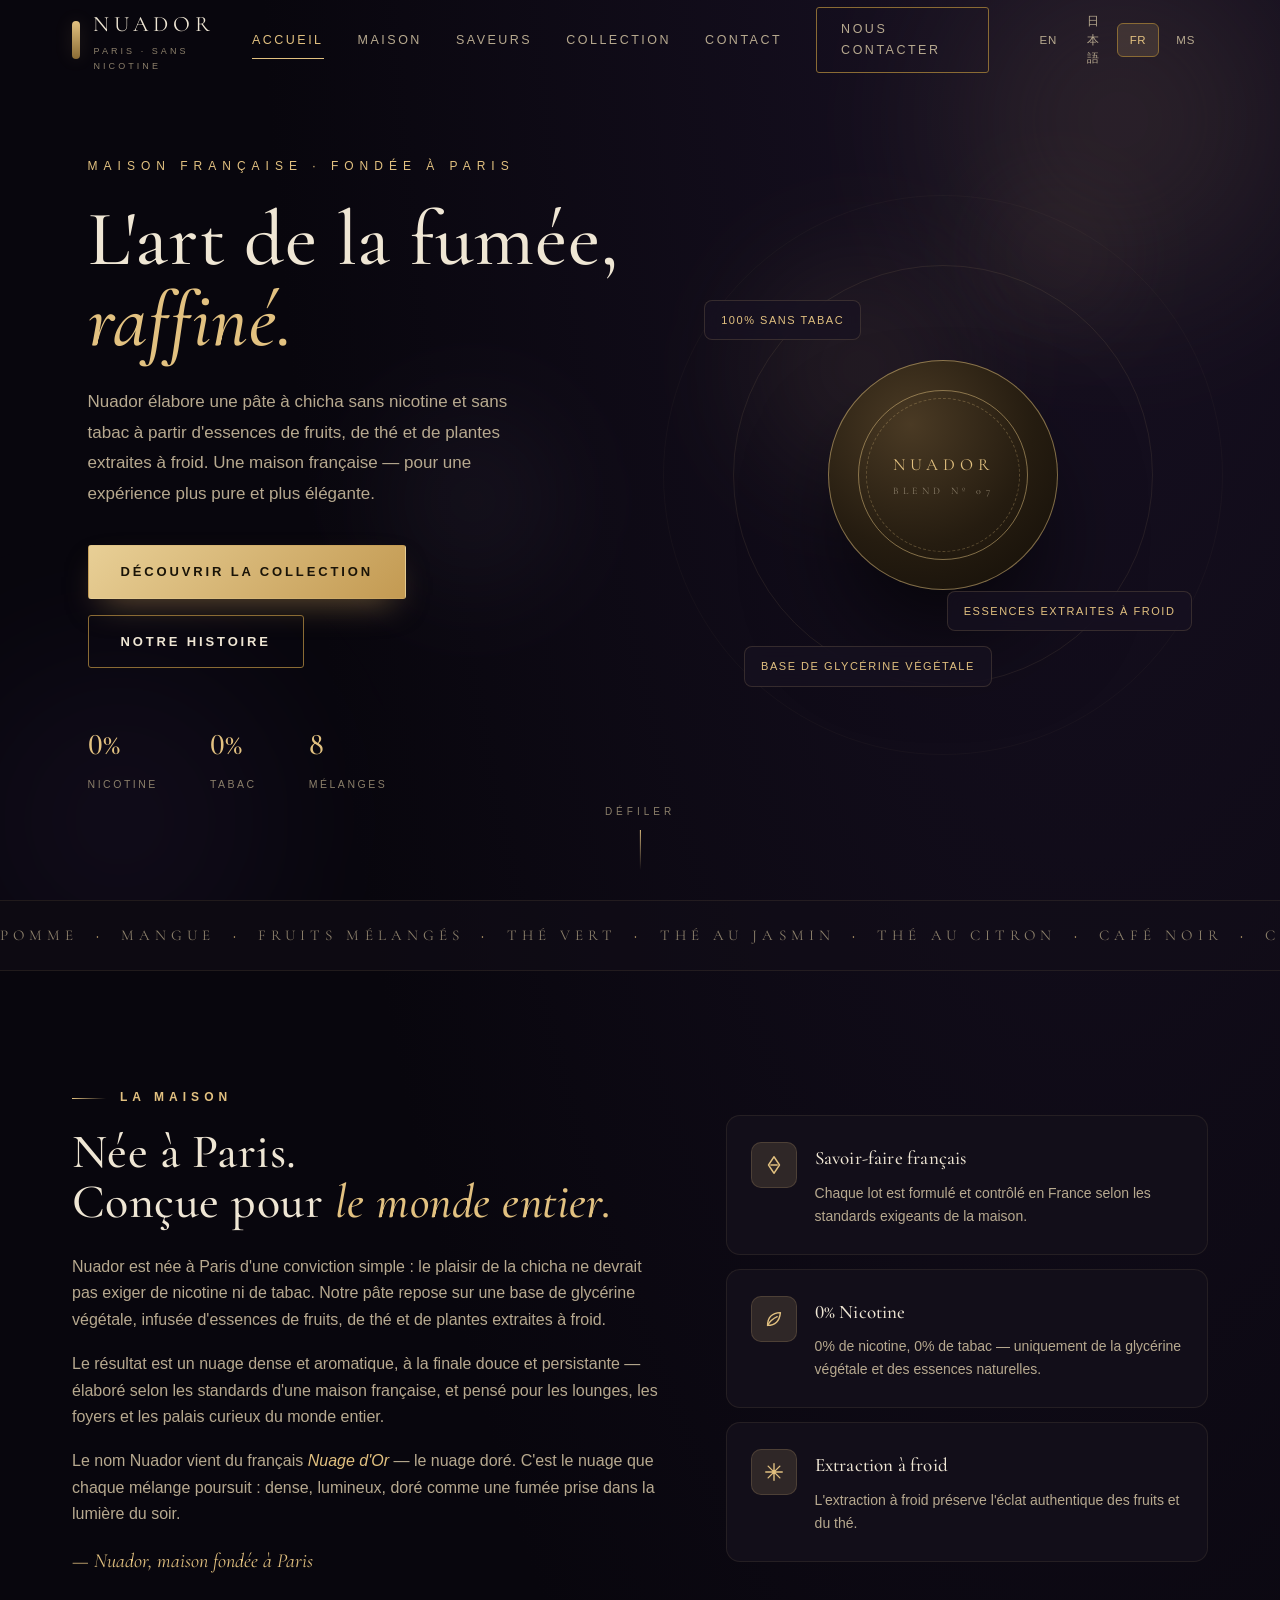
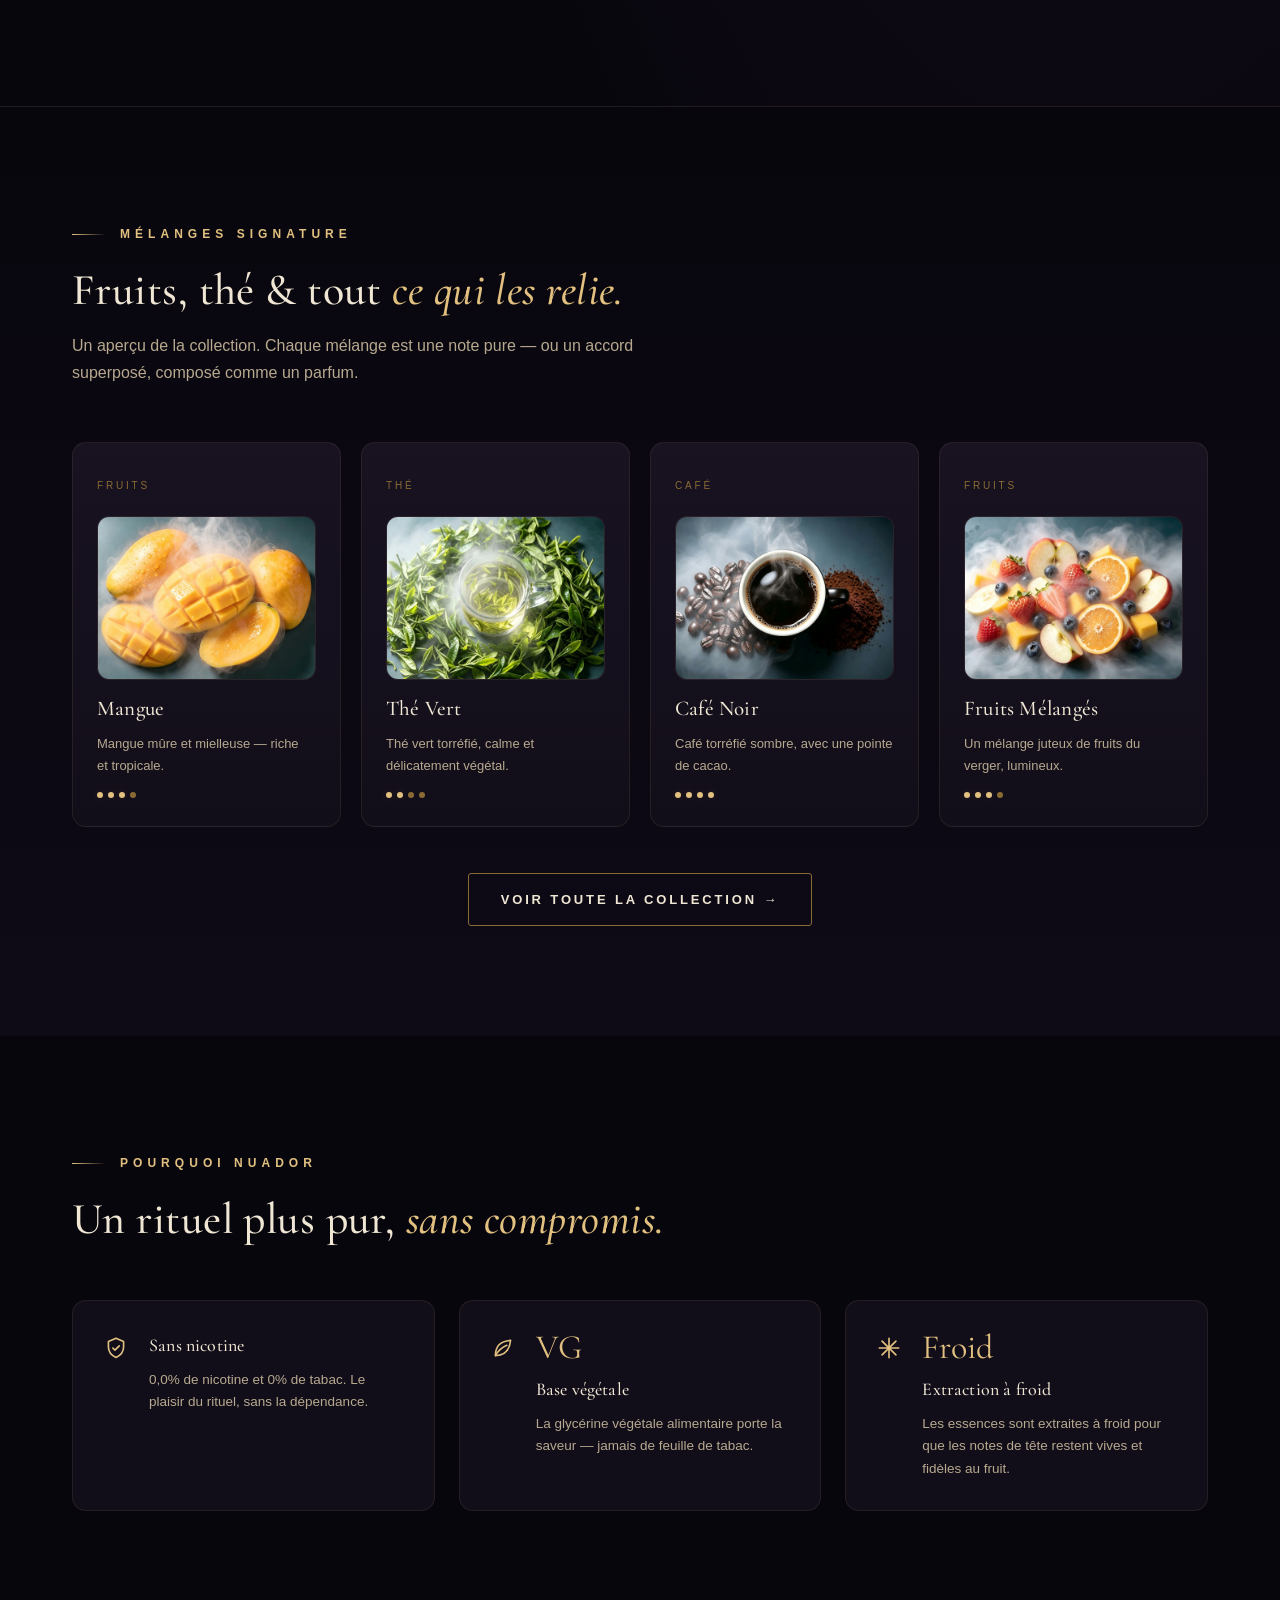
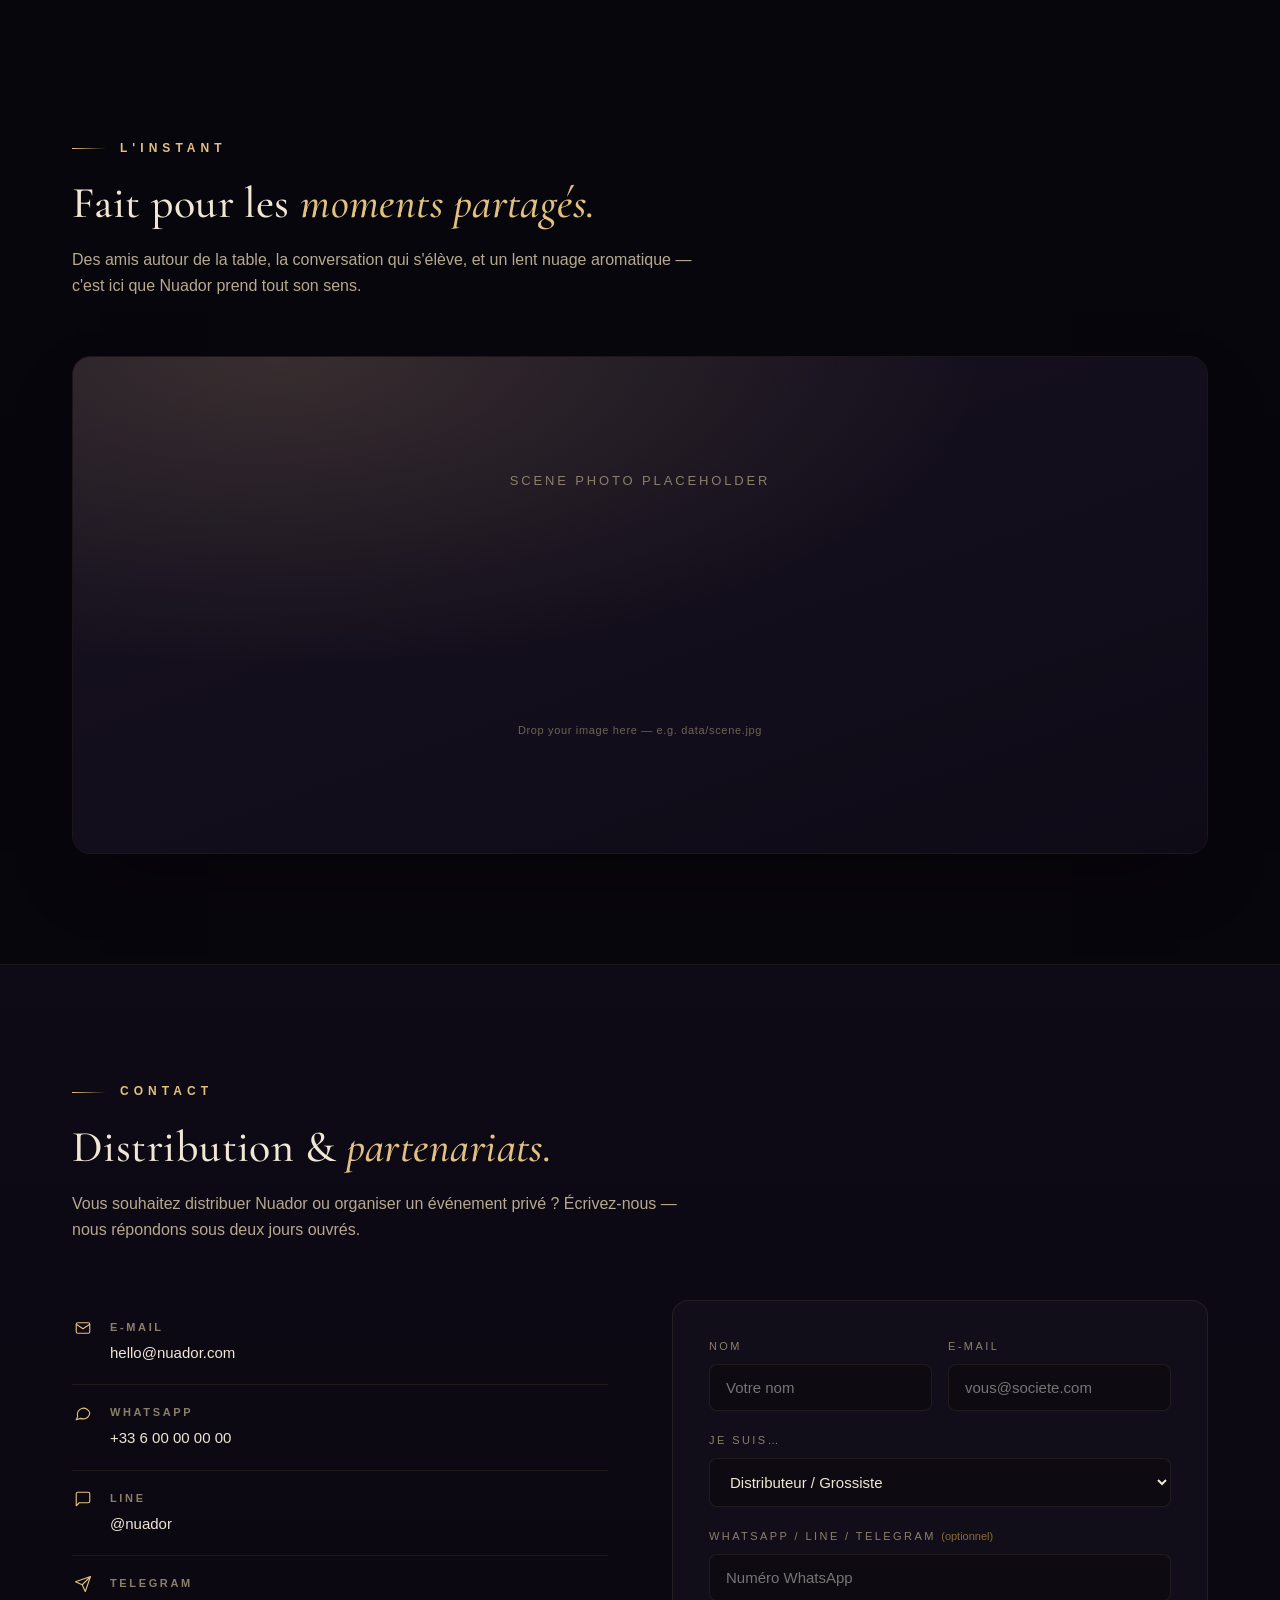
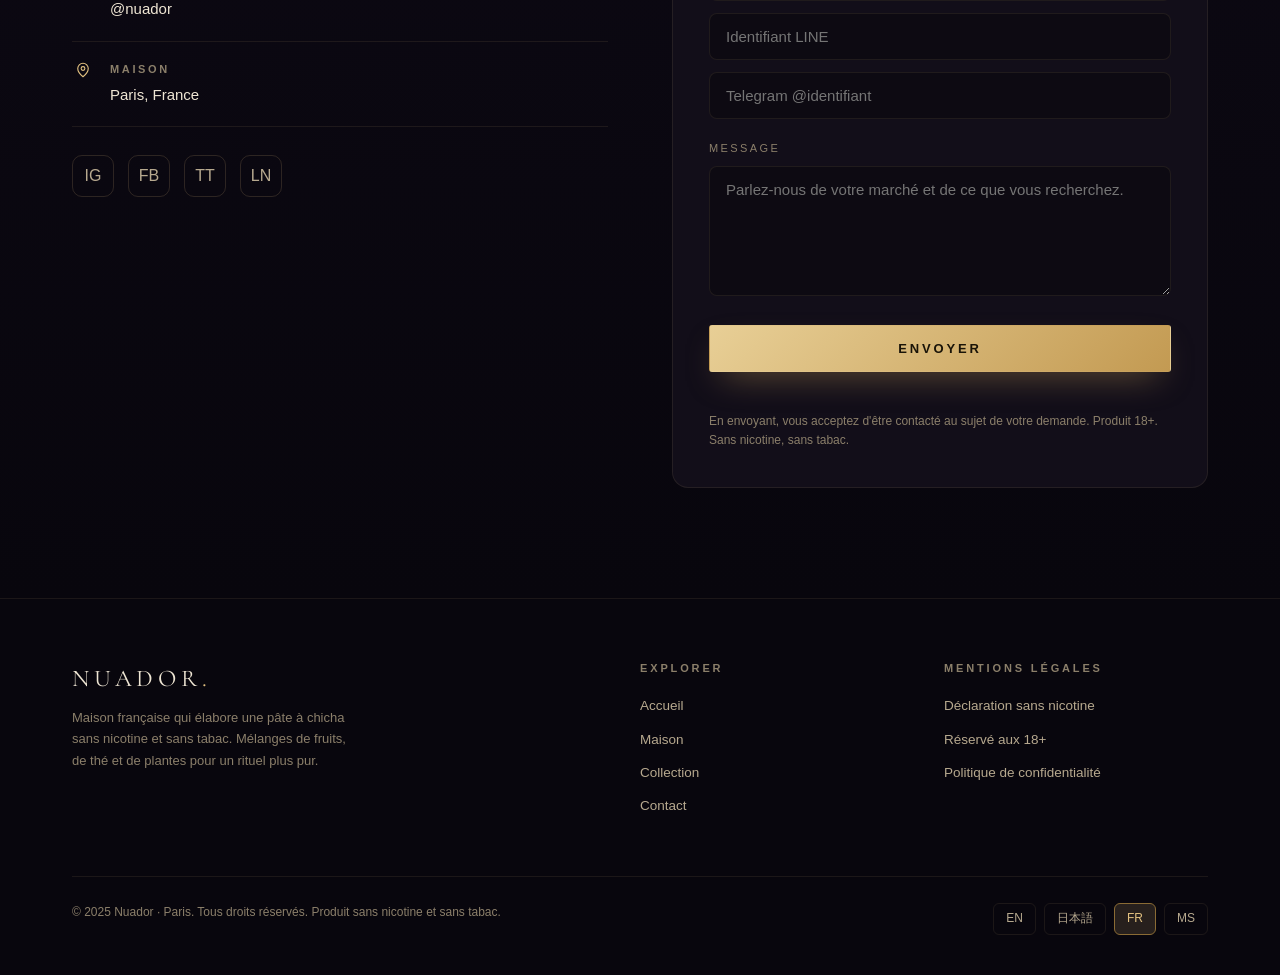
==== commit cfc51fe0: "解释nuador" ====
--- a/fr/index.html
+++ b/fr/index.html
@@ -89,6 +89,7 @@
         <h2 class="h-display" style="font-size:clamp(32px,4vw,48px);margin-top:20px">Née à Paris.<br>Conçue pour <em>le monde entier.</em></h2>
         <p style="margin-top:26px">Nuador est née à Paris d'une conviction simple : le plaisir de la chicha ne devrait pas exiger de nicotine ni de tabac. Notre pâte repose sur une base de glycérine végétale, infusée d'essences de fruits, de thé et de plantes extraites à froid.</p>
         <p>Le résultat est un nuage dense et aromatique, à la finale douce et persistante — élaboré selon les standards d'une maison française, et pensé pour les lounges, les foyers et les palais curieux du monde entier.</p>
+        <p>Le nom Nuador vient du français <em style="color:var(--gold);font-style:italic">Nuage d'Or</em> — le nuage doré. C'est le nuage que chaque mélange poursuit : dense, lumineux, doré comme une fumée prise dans la lumière du soir.</p>
         <p class="sig">— Nuador, maison fondée à Paris</p>
       </div>
       <div class="pillars reveal">
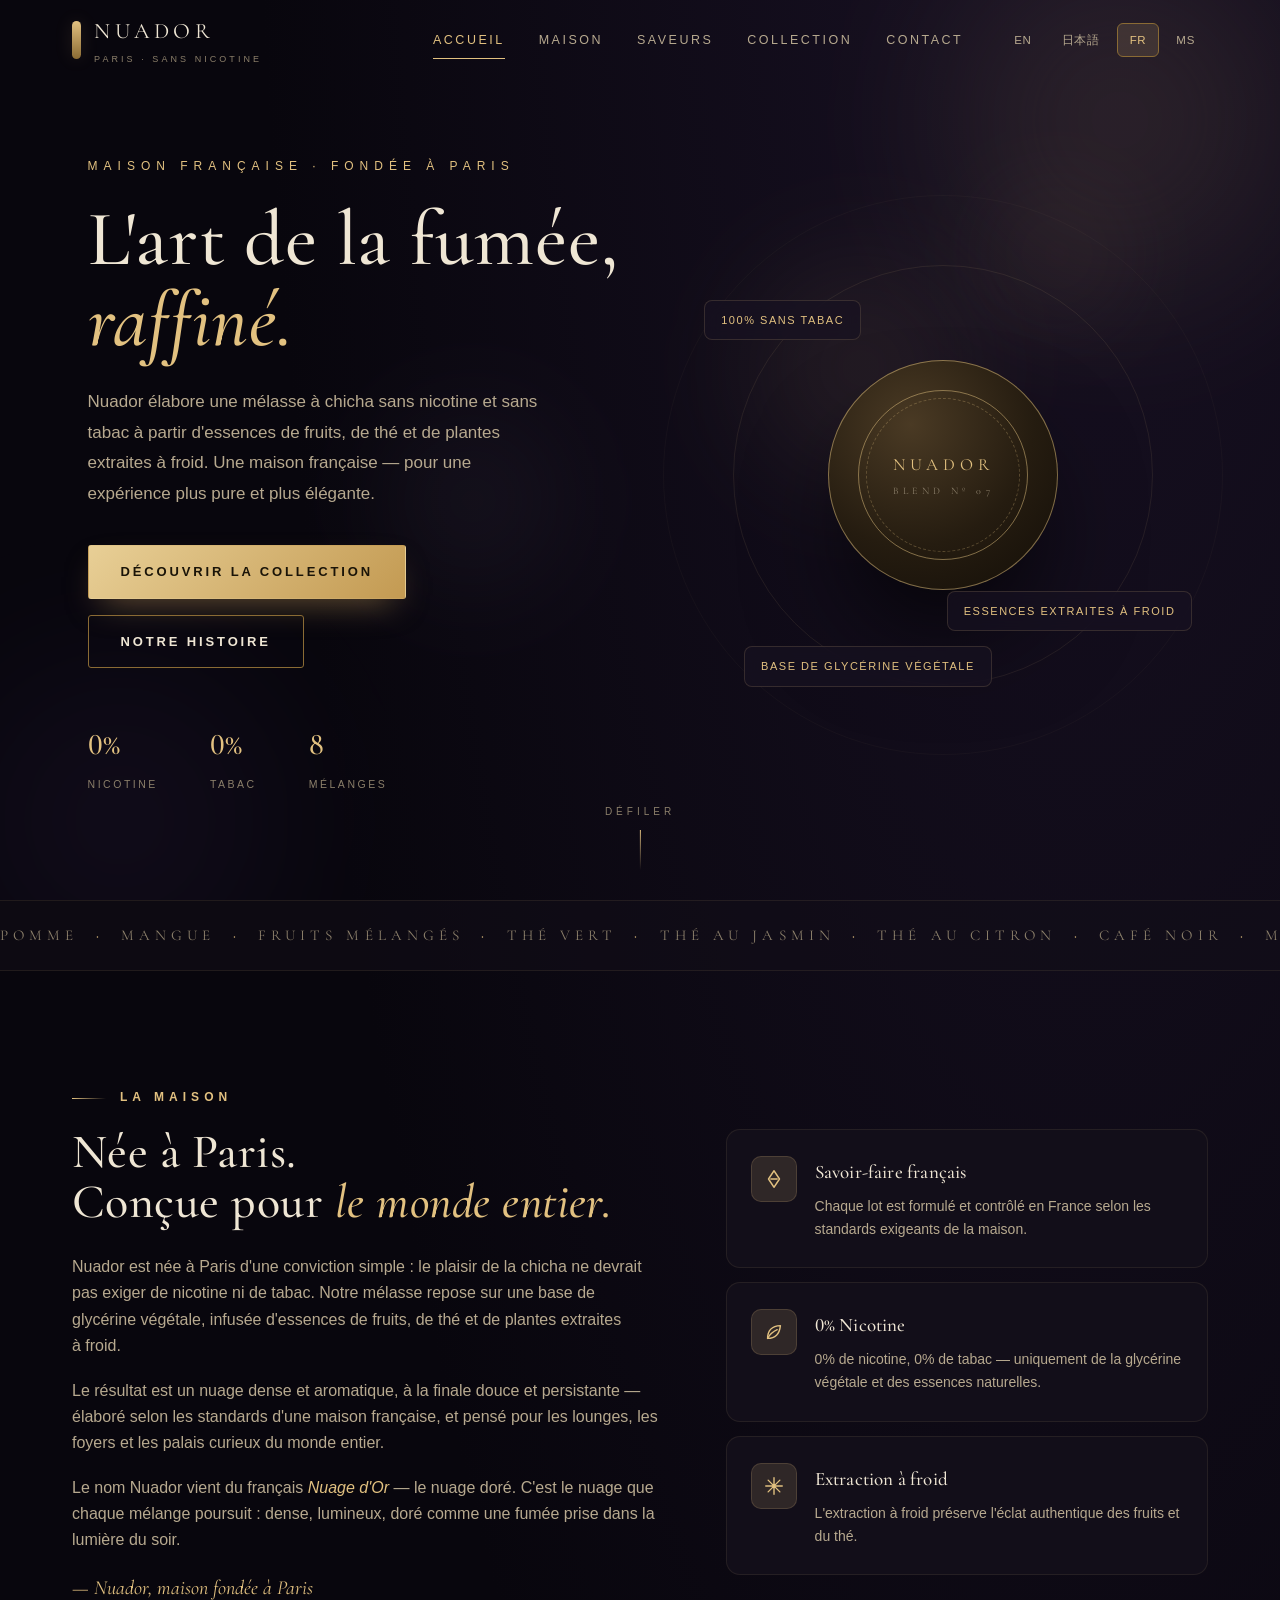
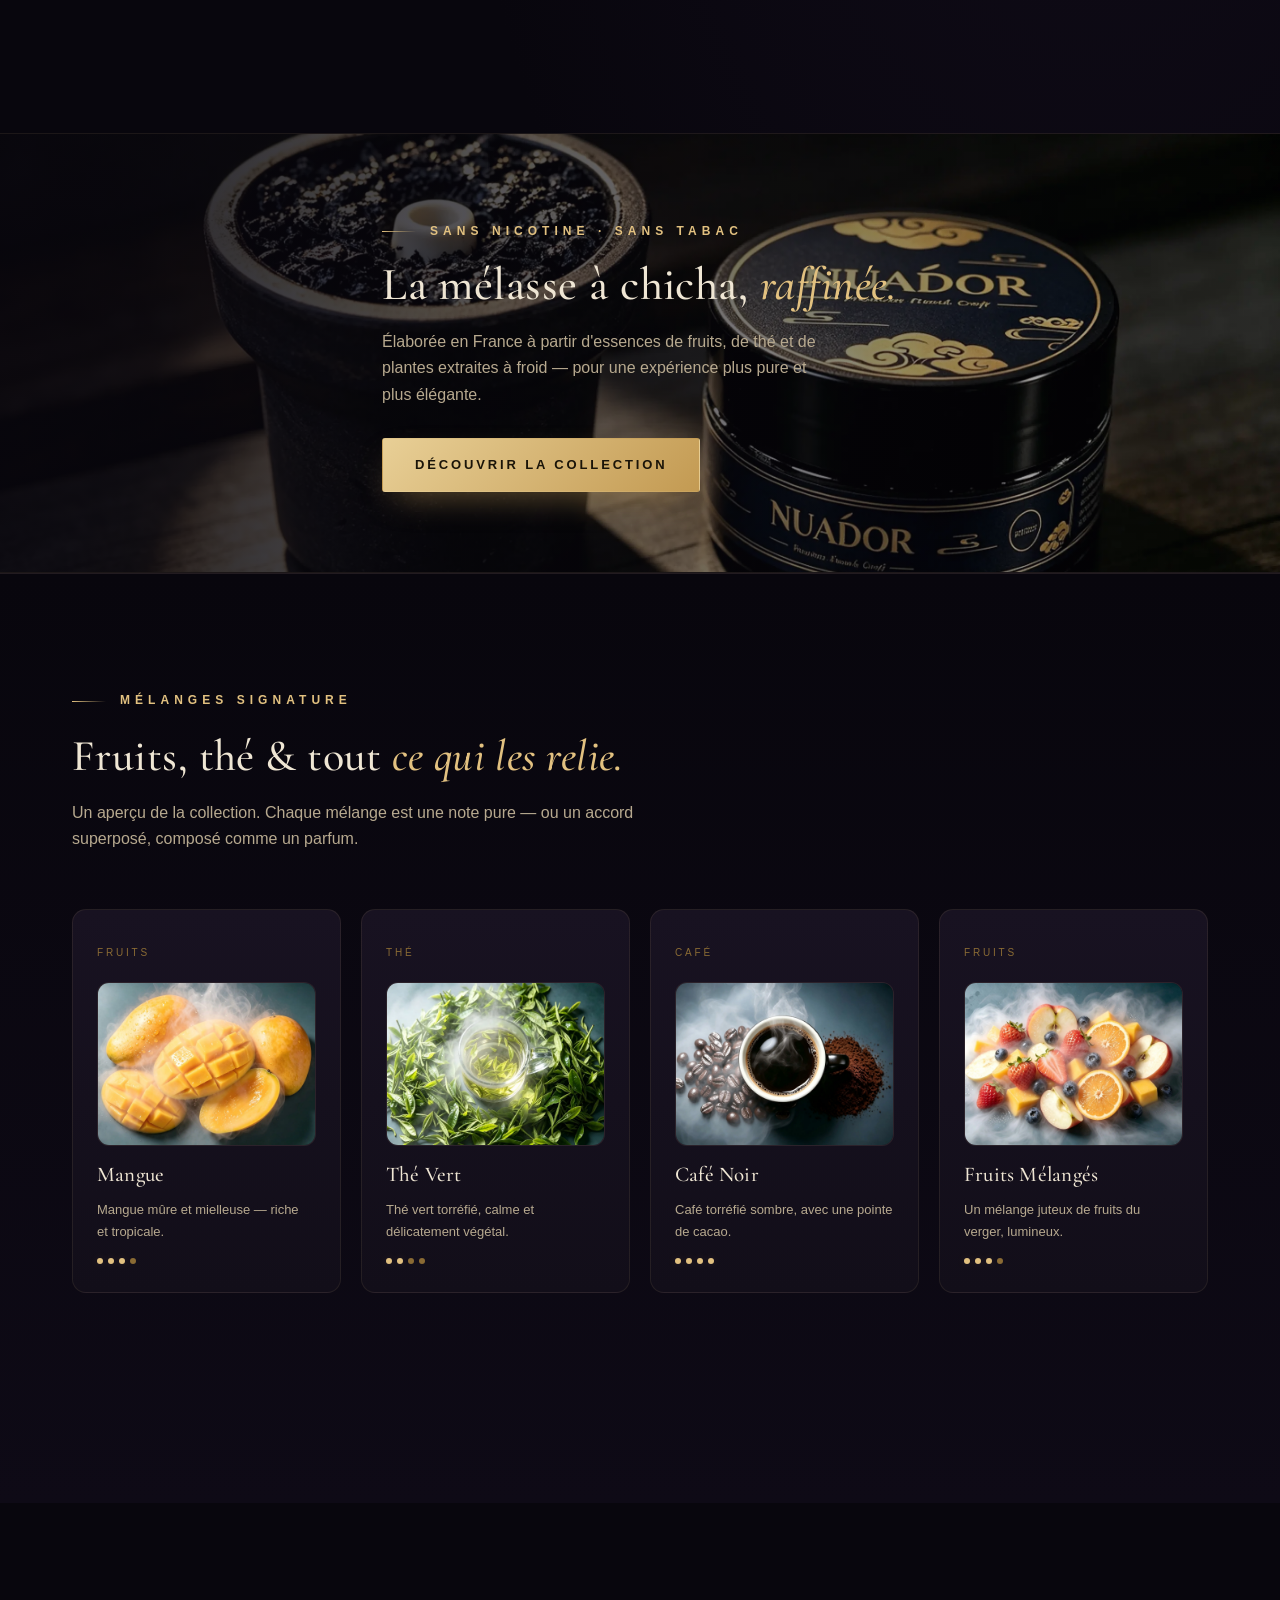
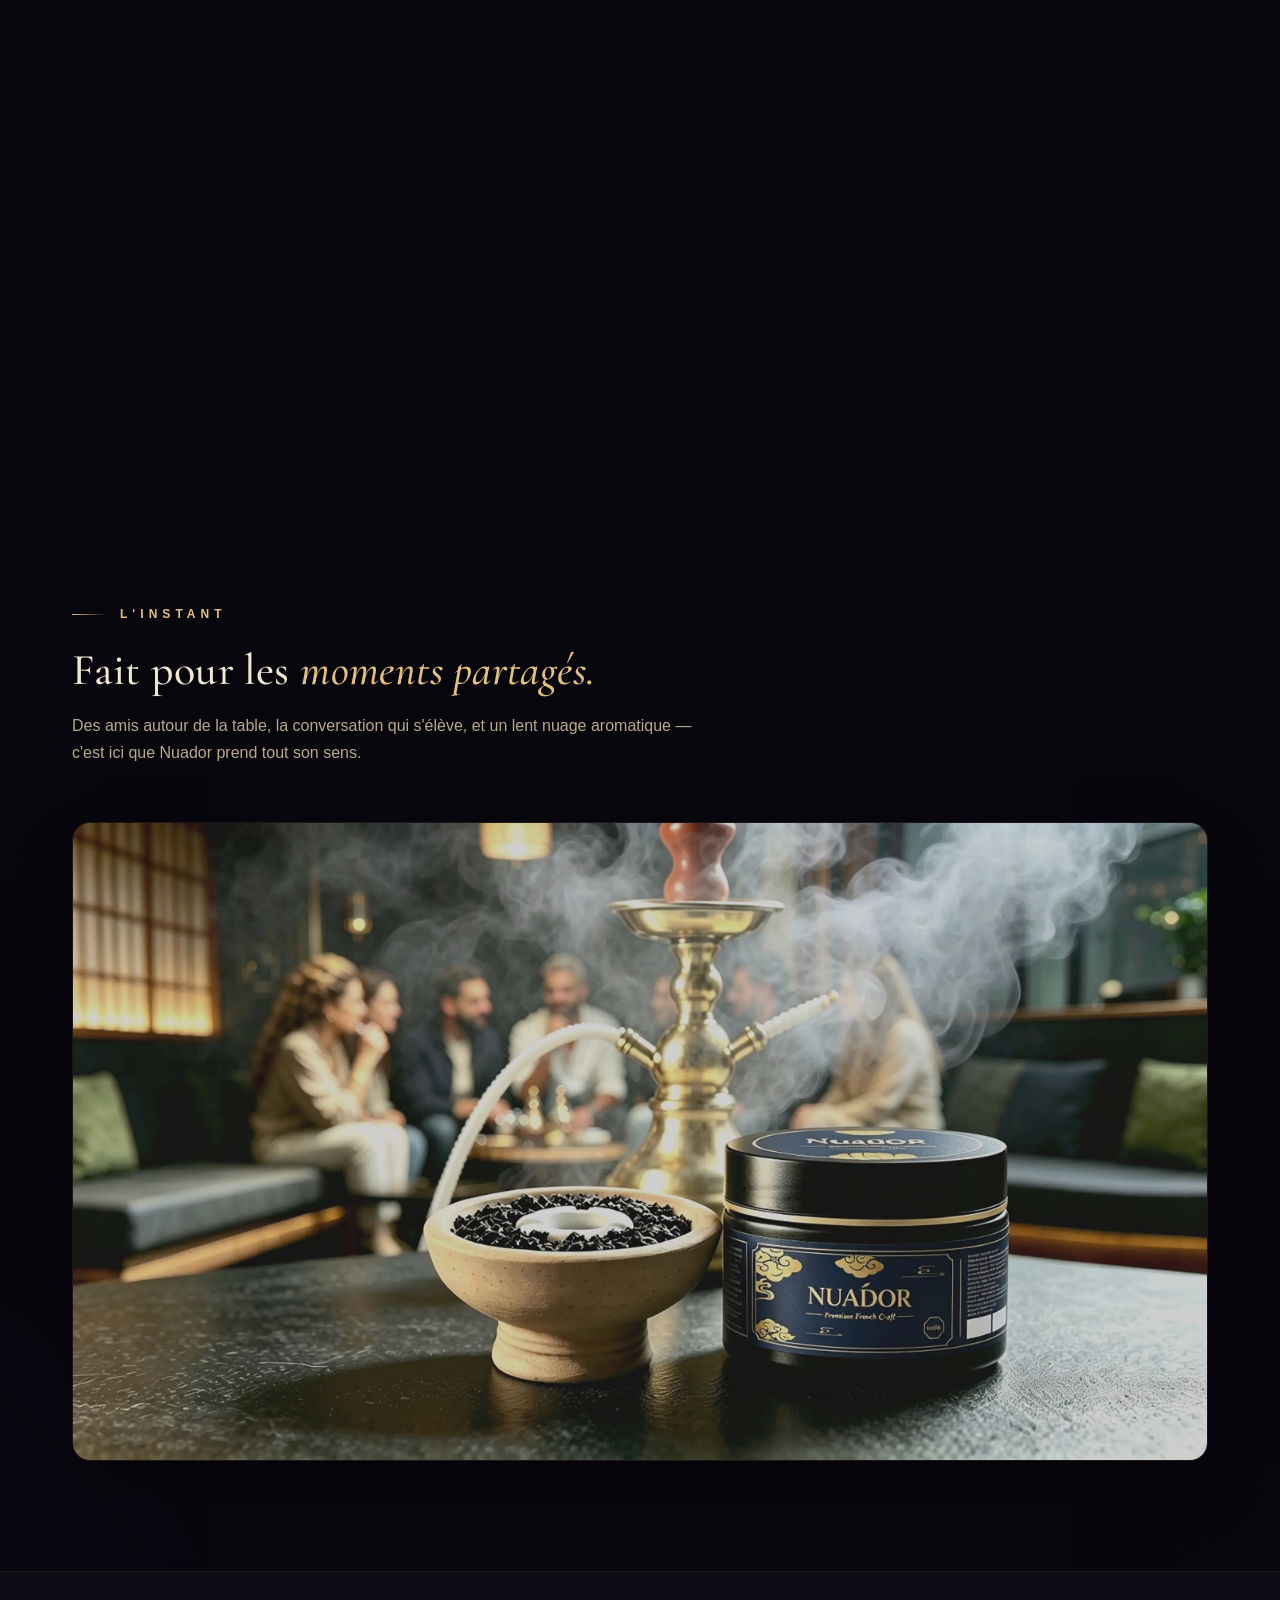
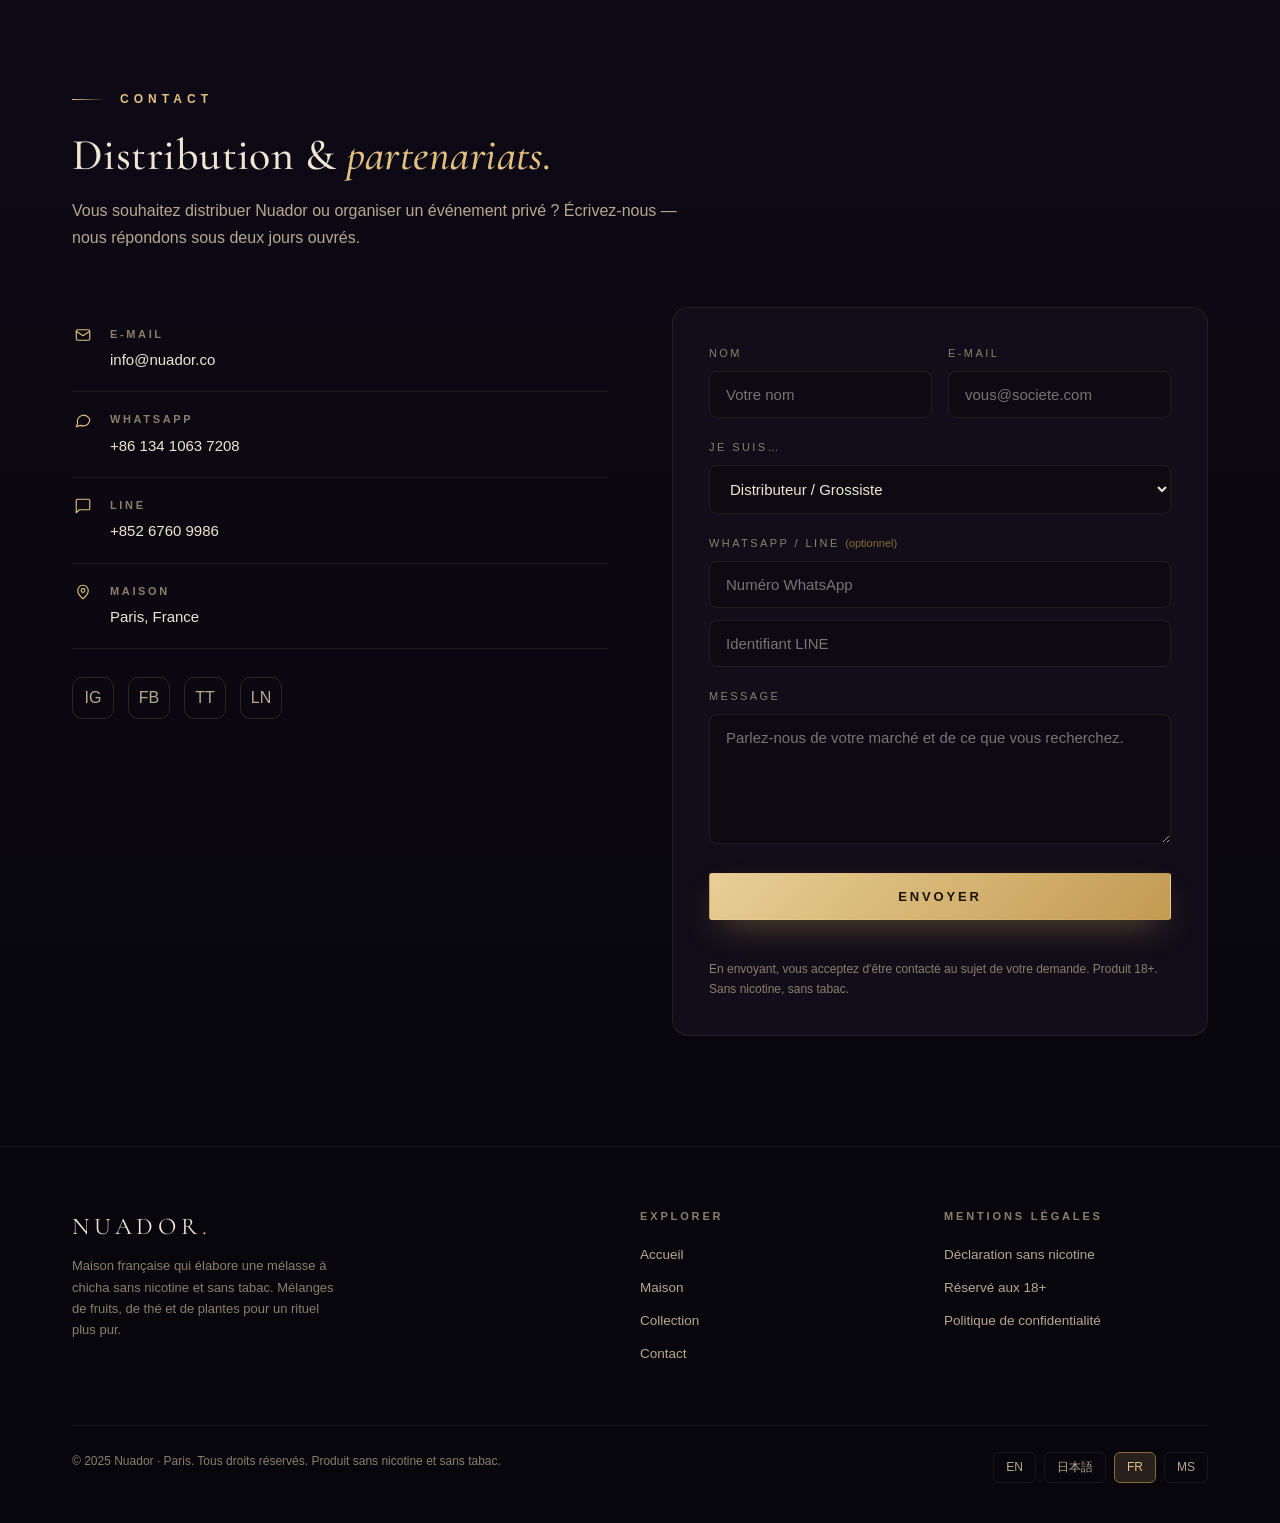
==== commit 3a637f1e: "修改文法错误，增加mail连接，增加bannner以及monent模块" ====
--- a/fr/index.html
+++ b/fr/index.html
@@ -3,8 +3,8 @@
 <head>
 <meta charset="UTF-8">
 <meta name="viewport" content="width=device-width, initial-scale=1.0">
-<title>Nuador — Pâte à chicha sans nicotine · Paris</title>
-<meta name="description" content="Nuador est une maison française qui élabore une pâte à chicha sans nicotine et sans tabac. Mélanges de fruits, de thé et de café.">
+<title>Nuador — Mélasse à chicha sans nicotine · Paris</title>
+<meta name="description" content="Nuador est une maison française qui élabore une mélasse à chicha sans nicotine et sans tabac. Mélanges de fruits, de thé et de café.">
 <link rel="preconnect" href="https://fonts.googleapis.com">
 <link rel="preconnect" href="https://fonts.gstatic.com" crossorigin>
 <link href="https://fonts.googleapis.com/css2?family=Cormorant+Garamond:ital,wght@0,400;0,500;0,600;1,400;1,500&display=swap" rel="stylesheet">
@@ -29,7 +29,6 @@
       <a href="#flavours">Saveurs</a>
       <a href="catalog.html">Collection</a>
       <a href="#contact">Contact</a>
-      <a href="#contact" class="nav-cta">Nous contacter</a>
       <span class="lang-switch"><a href="../index.html">EN</a><a href="../ja/index.html">日本語</a><a href="index.html" class="on" title="Français">FR</a><a href="../ms/index.html" title="Bahasa Melayu">MS</a></span>
     </nav>
     <button class="burger" id="burger" aria-label="Menu"><span></span><span></span><span></span></button>
@@ -46,7 +45,7 @@
     <div>
       <div class="kicker">Maison Française · Fondée à Paris</div>
       <h1 class="h-display">L'art de la fumée,<br><em>raffiné.</em></h1>
-      <p class="lead">Nuador élabore une pâte à chicha sans nicotine et sans tabac à partir d'essences de fruits, de thé et de plantes extraites à froid. Une maison française — pour une expérience plus pure et plus élégante.</p>
+      <p class="lead">Nuador élabore une mélasse à chicha sans nicotine et sans tabac à partir d'essences de fruits, de thé et de plantes extraites à froid. Une maison française — pour une expérience plus pure et plus élégante.</p>
       <div class="hero-actions">
         <a href="catalog.html" class="btn btn-gold">Découvrir la collection</a>
         <a href="#maison" class="btn btn-ghost">Notre histoire</a>
@@ -75,8 +74,8 @@
 <!-- ============ MARQUEE ============ -->
 <div class="marquee">
   <div class="marquee-track">
-    <span>Pomme <b>·</b> Mangue <b>·</b> Fruits mélangés <b>·</b> Thé vert <b>·</b> Thé au jasmin <b>·</b> Thé au citron <b>·</b> Café noir <b>·</b> Cappuccino <b>·</b></span>
-    <span>Pomme <b>·</b> Mangue <b>·</b> Fruits mélangés <b>·</b> Thé vert <b>·</b> Thé au jasmin <b>·</b> Thé au citron <b>·</b> Café noir <b>·</b> Cappuccino <b>·</b></span>
+    <span>Pomme <b>·</b> Mangue <b>·</b> Fruits mélangés <b>·</b> Thé vert <b>·</b> Thé au jasmin <b>·</b> Thé au citron <b>·</b> Café noir <b>·</b> Moka <b>·</b></span>
+    <span>Pomme <b>·</b> Mangue <b>·</b> Fruits mélangés <b>·</b> Thé vert <b>·</b> Thé au jasmin <b>·</b> Thé au citron <b>·</b> Café noir <b>·</b> Moka <b>·</b></span>
   </div>
 </div>
 
@@ -87,7 +86,7 @@
       <div class="story-copy reveal">
         <span class="eyebrow">La Maison</span>
         <h2 class="h-display" style="font-size:clamp(32px,4vw,48px);margin-top:20px">Née à Paris.<br>Conçue pour <em>le monde entier.</em></h2>
-        <p style="margin-top:26px">Nuador est née à Paris d'une conviction simple : le plaisir de la chicha ne devrait pas exiger de nicotine ni de tabac. Notre pâte repose sur une base de glycérine végétale, infusée d'essences de fruits, de thé et de plantes extraites à froid.</p>
+        <p style="margin-top:26px">Nuador est née à Paris d'une conviction simple : le plaisir de la chicha ne devrait pas exiger de nicotine ni de tabac. Notre mélasse repose sur une base de glycérine végétale, infusée d'essences de fruits, de thé et de plantes extraites à froid.</p>
         <p>Le résultat est un nuage dense et aromatique, à la finale douce et persistante — élaboré selon les standards d'une maison française, et pensé pour les lounges, les foyers et les palais curieux du monde entier.</p>
         <p>Le nom Nuador vient du français <em style="color:var(--gold);font-style:italic">Nuage d'Or</em> — le nuage doré. C'est le nuage que chaque mélange poursuit : dense, lumineux, doré comme une fumée prise dans la lumière du soir.</p>
         <p class="sig">— Nuador, maison fondée à Paris</p>
@@ -101,6 +100,20 @@
   </div>
 </section>
 
+<!-- ============ BANNER ============ -->
+<section class="banner">
+  <img class="banner-img" src="../data/Nuador_banner.webp" alt="Mélasse à chicha Nuador" loading="lazy">
+  <div class="banner-overlay"></div>
+  <div class="wrap">
+    <div class="banner-inner">
+      <span class="eyebrow">Sans nicotine · Sans tabac</span>
+      <h2>La mélasse à chicha, <em>raffinée.</em></h2>
+      <p>Élaborée en France à partir d'essences de fruits, de thé et de plantes extraites à froid — pour une expérience plus pure et plus élégante.</p>
+      <a href="catalog.html" class="btn btn-gold">Découvrir la collection</a>
+    </div>
+  </div>
+</section>
+
 <!-- ============ FLAVOURS PREVIEW ============ -->
 <section class="section" id="flavours" style="background:linear-gradient(180deg,var(--bg0),var(--bg1));border-top:1px solid var(--line-soft)">
   <div class="wrap">
@@ -112,28 +125,28 @@
     <div class="featured reveal">
       <a href="catalog.html" class="fcard">
         <span class="cat">Fruits</span>
-        <img class="thumb" src="../data/mango.webp" alt="Pâte à chicha saveur mangue" loading="lazy">
+        <img class="thumb" src="../data/mango.webp" alt="Mélasse à chicha saveur mangue" loading="lazy">
         <h3>Mangue</h3>
         <p class="note">Mangue mûre et mielleuse — riche et tropicale.</p>
         <div class="dots"><i class="on"></i><i class="on"></i><i class="on"></i><i></i></div>
       </a>
       <a href="catalog.html" class="fcard">
         <span class="cat">Thé</span>
-        <img class="thumb" src="../data/green-tea.webp" alt="Pâte à chicha saveur thé vert" loading="lazy">
+        <img class="thumb" src="../data/green-tea.webp" alt="Mélasse à chicha saveur thé vert" loading="lazy">
         <h3>Thé Vert</h3>
         <p class="note">Thé vert torréfié, calme et délicatement végétal.</p>
         <div class="dots"><i class="on"></i><i class="on"></i><i></i><i></i></div>
       </a>
       <a href="catalog.html" class="fcard">
         <span class="cat">Café</span>
-        <img class="thumb" src="../data/black-coffee.webp" alt="Pâte à chicha saveur café noir" loading="lazy">
+        <img class="thumb" src="../data/black-coffee.webp" alt="Mélasse à chicha saveur café noir" loading="lazy">
         <h3>Café Noir</h3>
         <p class="note">Café torréfié sombre, avec une pointe de cacao.</p>
         <div class="dots"><i class="on"></i><i class="on"></i><i class="on"></i><i class="on"></i></div>
       </a>
       <a href="catalog.html" class="fcard">
         <span class="cat">Fruits</span>
-        <img class="thumb" src="../data/Mixed-Fruit.webp" alt="Pâte à chicha saveur fruits mélangés" loading="lazy">
+        <img class="thumb" src="../data/Mixed-Fruit.webp" alt="Mélasse à chicha saveur fruits mélangés" loading="lazy">
         <h3>Fruits Mélangés</h3>
         <p class="note">Un mélange juteux de fruits du verger, lumineux.</p>
         <div class="dots"><i class="on"></i><i class="on"></i><i class="on"></i><i></i></div>
@@ -178,10 +191,7 @@
       <p>Des amis autour de la table, la conversation qui s'élève, et un lent nuage aromatique — c'est ici que Nuador prend tout son sens.</p>
     </div>
     <div class="scene-media reveal">
-      <div class="scene-ph">
-        Scene photo placeholder
-        <span class="ph-note">Drop your image here — e.g. data/scene.jpg</span>
-      </div>
+      <img src="../data/the_Moment.webp" alt="Amis partageant Nuador" loading="lazy">
     </div>
   </div>
 </section>
@@ -198,19 +208,15 @@
       <div class="contact-info reveal">
         <div class="line">
           <span class="ic"><svg viewBox="0 0 24 24" fill="none" stroke="currentColor" stroke-width="1.5" stroke-linecap="round" stroke-linejoin="round"><rect x="3" y="5" width="18" height="14" rx="2"/><path d="M3 7l9 6 9-6"/></svg></span>
-          <div><b>E-mail</b><a href="mailto:hello@nuador.com">hello@nuador.com</a></div>
+          <div><b>E-mail</b><a href="mailto:info@nuador.co">info@nuador.co</a></div>
         </div>
         <div class="line">
           <span class="ic"><svg viewBox="0 0 24 24" fill="none" stroke="currentColor" stroke-width="1.5" stroke-linecap="round" stroke-linejoin="round"><path d="M21 11.5a8.38 8.38 0 0 1-9 8.34 8.5 8.5 0 0 1-3.4-.69L3 21l1.86-4.42A8.38 8.38 0 1 1 21 11.5z"/></svg></span>
-          <div><b>WhatsApp</b><a href="https://wa.me/33600000000">+33 6 00 00 00 00</a></div>
+          <div><b>WhatsApp</b><a href="https://wa.me/8613410637208">+86 134 1063 7208</a></div>
         </div>
         <div class="line">
           <span class="ic"><svg viewBox="0 0 24 24" fill="none" stroke="currentColor" stroke-width="1.5" stroke-linecap="round" stroke-linejoin="round"><path d="M21 15a2 2 0 0 1-2 2H7l-4 4V5a2 2 0 0 1 2-2h14a2 2 0 0 1 2 2z"/></svg></span>
-          <div><b>LINE</b><a href="https://line.me/R/ti/p/@nuador">@nuador</a></div>
-        </div>
-        <div class="line">
-          <span class="ic"><svg viewBox="0 0 24 24" fill="none" stroke="currentColor" stroke-width="1.5" stroke-linecap="round" stroke-linejoin="round"><path d="M22 2L11 13M22 2l-7 20-4-9-9-4 20-7z"/></svg></span>
-          <div><b>Telegram</b><a href="https://t.me/nuador">@nuador</a></div>
+          <div><b>LINE</b><span>+852 6760 9986</span></div>
         </div>
         <div class="line">
           <span class="ic"><svg viewBox="0 0 24 24" fill="none" stroke="currentColor" stroke-width="1.5" stroke-linecap="round" stroke-linejoin="round"><path d="M12 21s-7-5.6-7-11a7 7 0 0 1 14 0c0 5.4-7 11-7 11z"/><circle cx="12" cy="10" r="2.5"/></svg></span>
@@ -245,11 +251,10 @@
           </select>
         </div>
         <div class="field">
-          <label>WhatsApp / LINE / Telegram <span style="color:var(--gold-3);text-transform:none;letter-spacing:0">(optionnel)</span></label>
+          <label>WhatsApp / LINE <span style="color:var(--gold-3);text-transform:none;letter-spacing:0">(optionnel)</span></label>
           <div class="row3">
             <input name="whatsapp" type="text" placeholder="Numéro WhatsApp">
             <input name="line" type="text" placeholder="Identifiant LINE">
-            <input name="telegram" type="text" placeholder="Telegram @identifiant">
           </div>
         </div>
         <div class="field">
@@ -270,7 +275,7 @@
     <div class="foot-grid">
       <div class="foot-brand">
         <div class="name">NUADOR<span>.</span></div>
-        <p>Maison française qui élabore une pâte à chicha sans nicotine et sans tabac. Mélanges de fruits, de thé et de plantes pour un rituel plus pur.</p>
+        <p>Maison française qui élabore une mélasse à chicha sans nicotine et sans tabac. Mélanges de fruits, de thé et de plantes pour un rituel plus pur.</p>
       </div>
       <div>
         <h4>Explorer</h4>
--- a/css/style.css
+++ b/css/style.css
@@ -1,5 +1,5 @@
 /* ============================================================
-   NUADOR — Nicotine-Free Hookah Paste
+   NUADOR — Nicotine-Free Shisha Molasses
    Theme: "Luxury Dark"  (暗夜奢华)
    French maison · gold on near-black · refined smoke
    ============================================================ */
@@ -204,9 +204,23 @@
 
 /* ---------- Scene / moments ---------- */
 .scene-media{position:relative;border-radius:18px;overflow:hidden;border:1px solid var(--line-soft);box-shadow:0 30px 70px -30px rgba(0,0,0,.6)}
-.scene-media img{width:100%;aspect-ratio:16/7;object-fit:cover;display:block}
+.scene-media img{width:100%;max-height:72vh;object-fit:cover;display:block}
 .scene-ph{width:100%;aspect-ratio:16/7;display:grid;place-items:center;text-align:center;background:radial-gradient(120% 120% at 18% 0%,rgba(226,193,128,.16),transparent 52%),linear-gradient(160deg,var(--panel-2),var(--bg1));color:var(--faint);font-size:13px;letter-spacing:.22em;text-transform:uppercase;line-height:2.1}
 .scene-ph .ph-note{display:block;font-size:11px;opacity:.75;letter-spacing:.06em;text-transform:none;margin-top:4px}
+
+/* ---------- Banner ---------- */
+.banner{position:relative;overflow:hidden;display:flex;align-items:center;min-height:440px;border-top:1px solid var(--line-soft);border-bottom:1px solid var(--line-soft)}
+.banner-img{position:absolute;inset:0;width:100%;height:100%;object-fit:cover}
+.banner-overlay{position:absolute;inset:0;background:linear-gradient(90deg,rgba(8,6,13,.92) 0%,rgba(8,6,13,.6) 52%,rgba(8,6,13,.18) 100%)}
+.banner-inner{position:relative;z-index:2;max-width:620px;padding:72px 0}
+.banner-inner h2{font-family:var(--serif);font-weight:500;font-size:clamp(30px,3.6vw,48px);line-height:1.12;color:var(--cream);margin-top:18px}
+.banner-inner h2 em{font-style:italic;color:var(--gold)}
+.banner-inner p{margin:18px 0 30px;color:var(--muted);font-size:16px;max-width:480px}
+@media (max-width:760px){
+  .banner{min-height:340px}
+  .banner-overlay{background:linear-gradient(0deg,rgba(8,6,13,.9) 0%,rgba(8,6,13,.5) 62%,rgba(8,6,13,.25) 100%)}
+  .banner-inner{padding:52px 0}
+}
 
 /* ---------- Markets ---------- */
 .markets{display:grid;grid-template-columns:repeat(3,1fr);gap:24px}
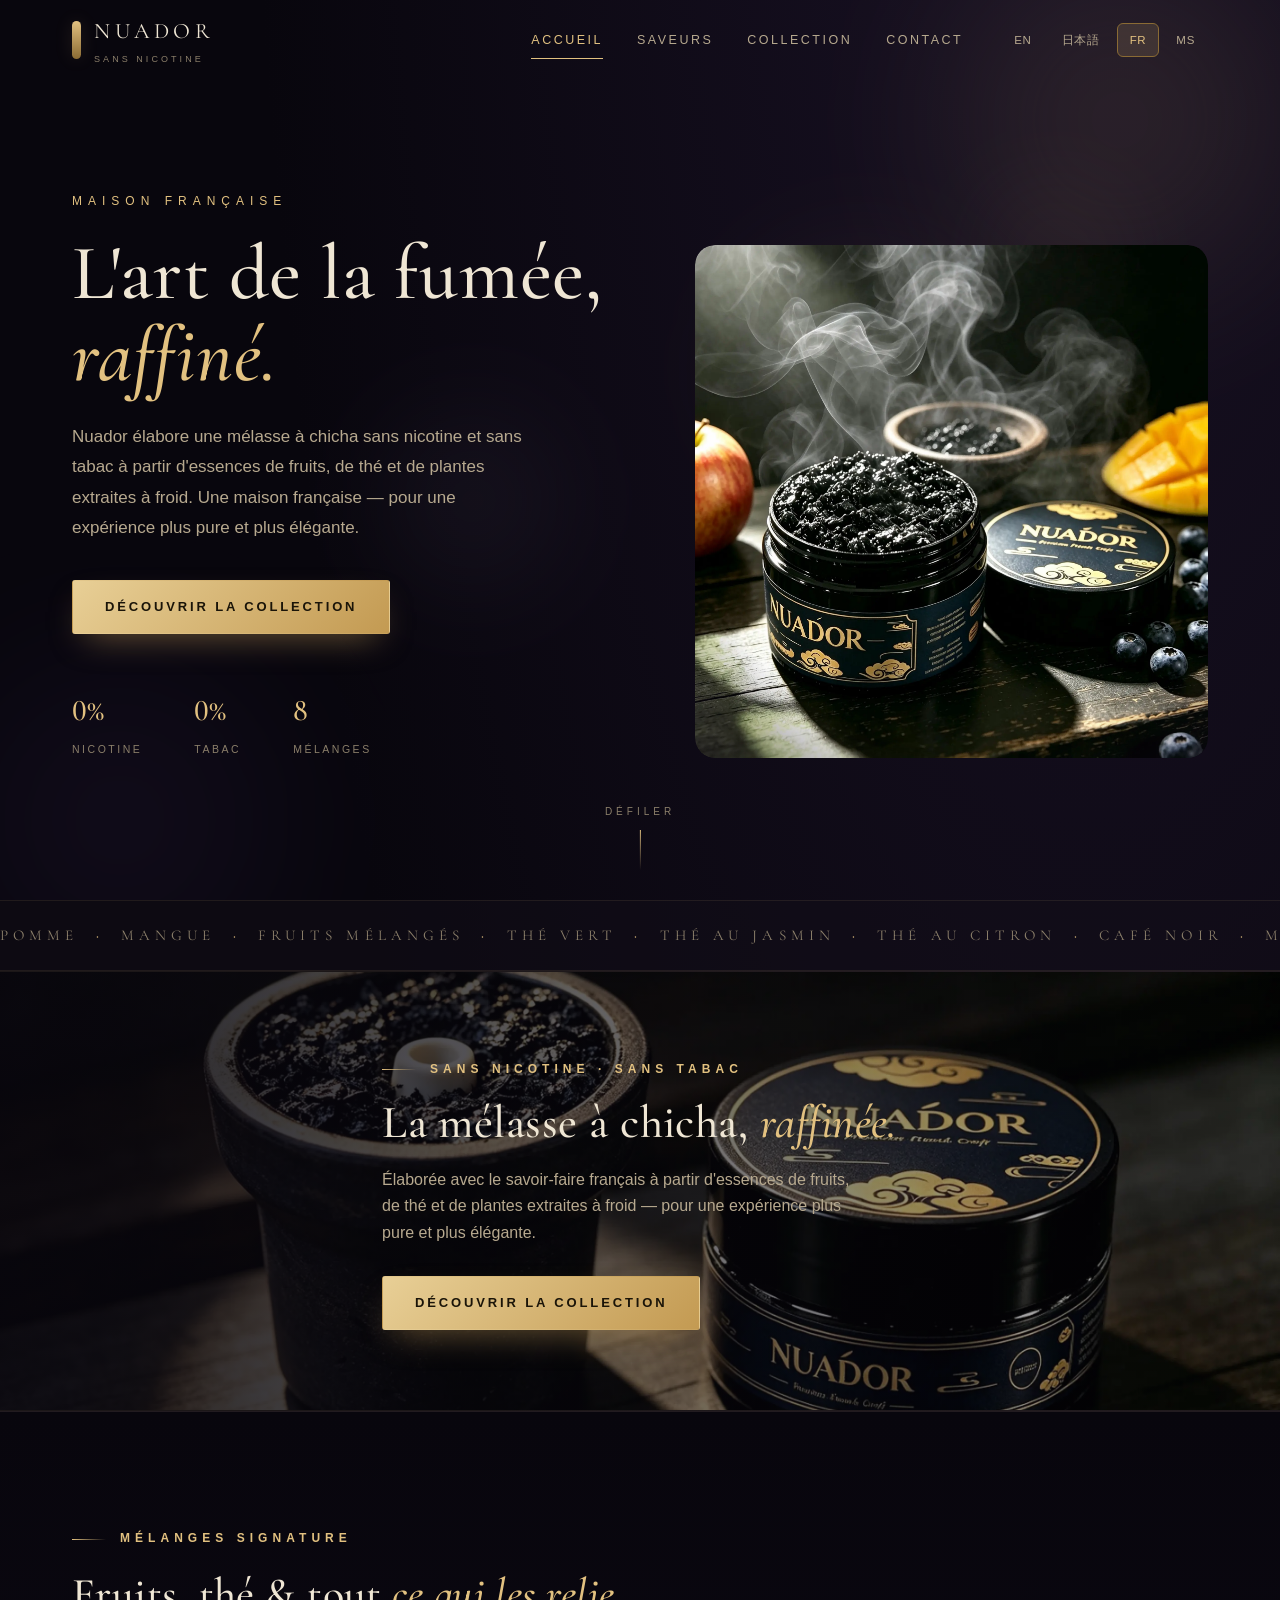
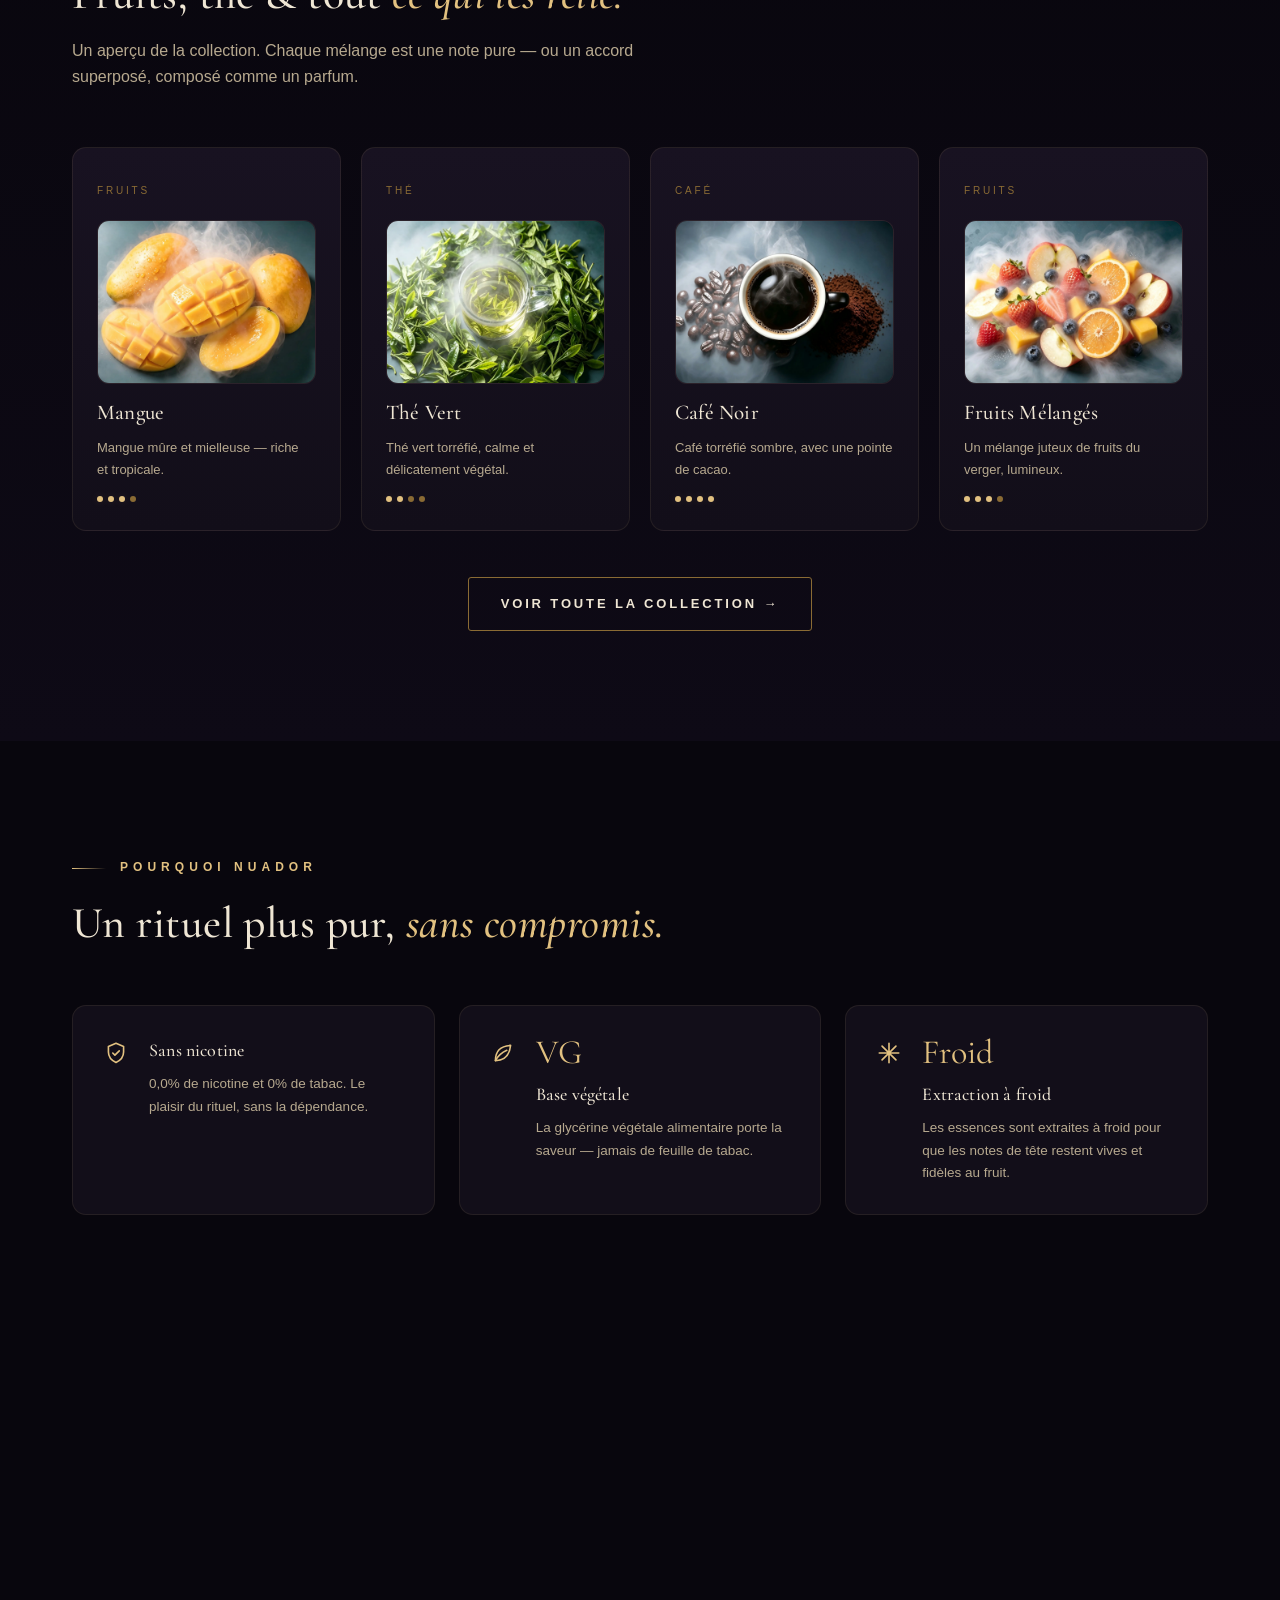
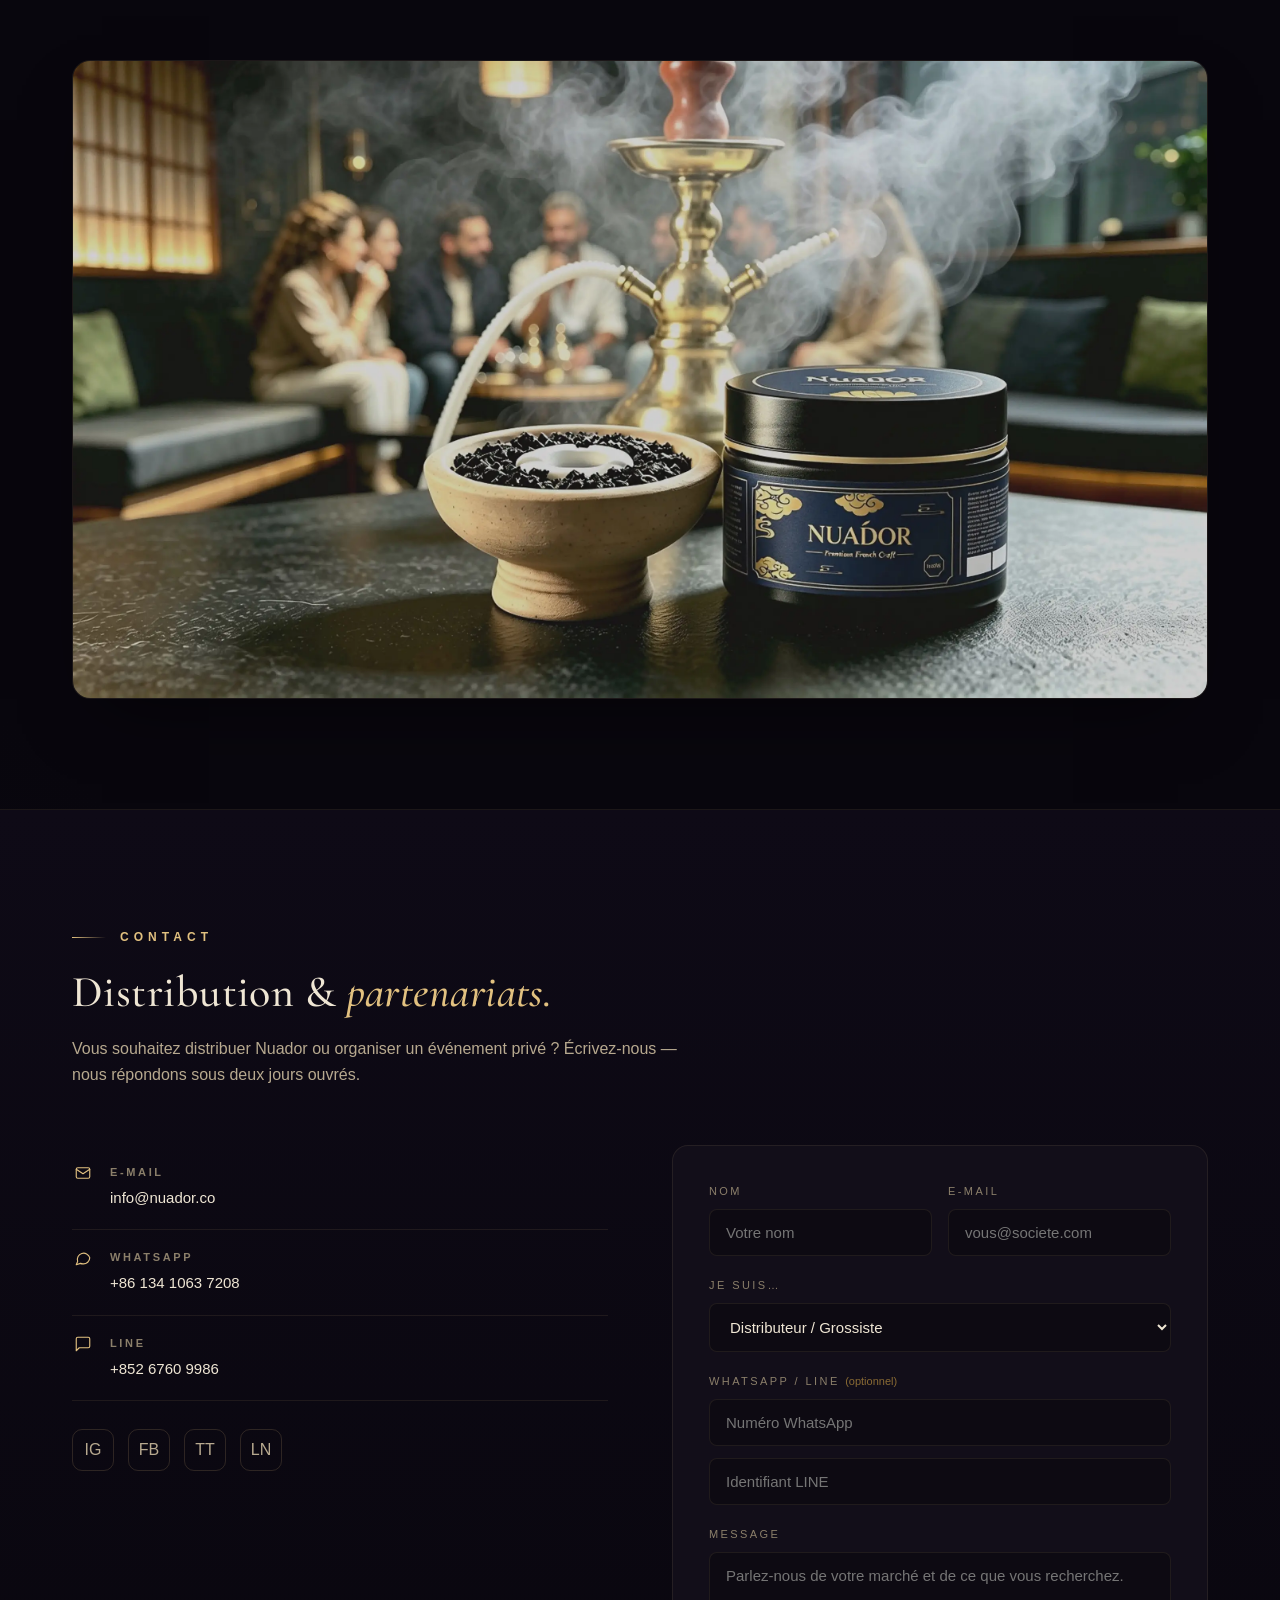
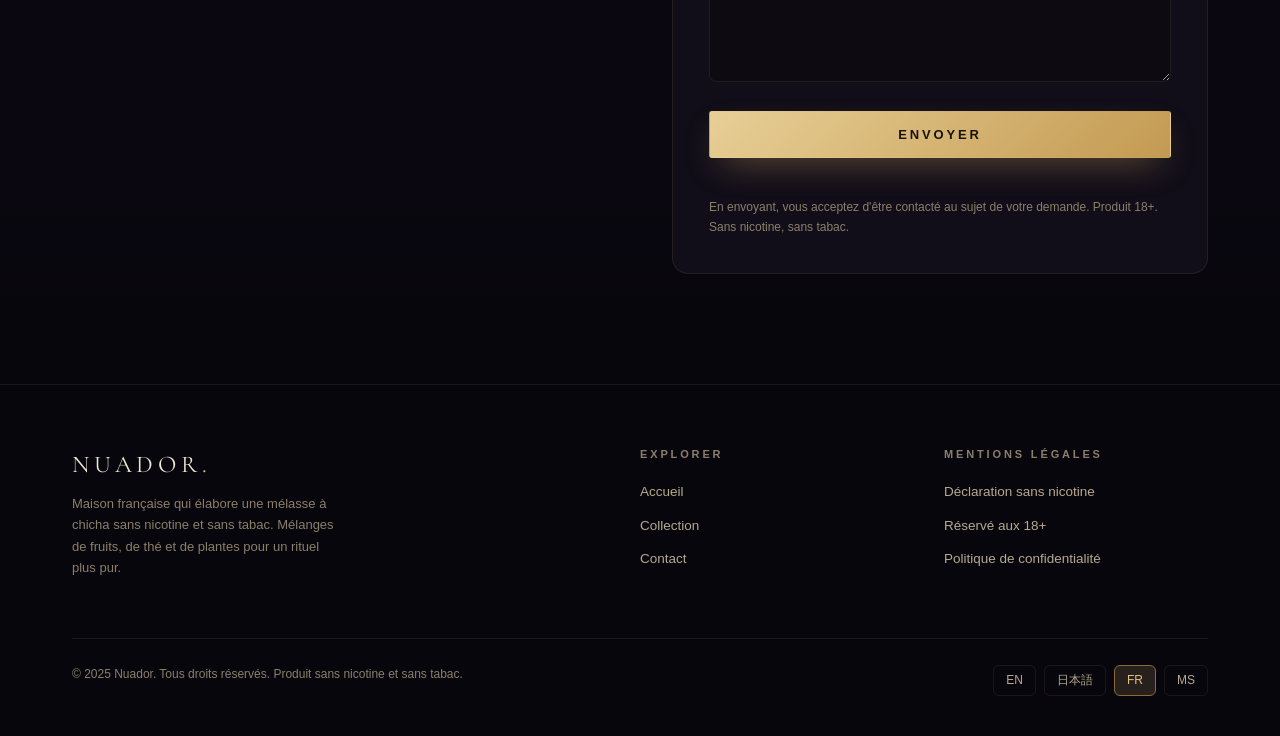
==== commit 9f41a4e3: "调整排版英雄页" ====
--- a/fr/index.html
+++ b/fr/index.html
@@ -3,7 +3,7 @@
 <head>
 <meta charset="UTF-8">
 <meta name="viewport" content="width=device-width, initial-scale=1.0">
-<title>Nuador — Mélasse à chicha sans nicotine · Paris</title>
+<title>Nuador — Mélasse à chicha sans nicotine</title>
 <meta name="description" content="Nuador est une maison française qui élabore une mélasse à chicha sans nicotine et sans tabac. Mélanges de fruits, de thé et de café.">
 <link rel="preconnect" href="https://fonts.googleapis.com">
 <link rel="preconnect" href="https://fonts.gstatic.com" crossorigin>
@@ -20,12 +20,11 @@
       <span class="mark"></span>
       <span>
         <span class="name">NUADOR</span>
-        <span class="sub">Paris · Sans nicotine</span>
+        <span class="sub">Sans nicotine</span>
       </span>
     </a>
     <nav class="nav-links" id="navLinks">
       <a href="index.html" class="active">Accueil</a>
-      <a href="#maison">Maison</a>
       <a href="#flavours">Saveurs</a>
       <a href="catalog.html">Collection</a>
       <a href="#contact">Contact</a>
@@ -43,12 +42,11 @@
   </div>
   <div class="wrap hero-inner">
     <div>
-      <div class="kicker">Maison Française · Fondée à Paris</div>
+      <div class="kicker">Maison Française</div>
       <h1 class="h-display">L'art de la fumée,<br><em>raffiné.</em></h1>
       <p class="lead">Nuador élabore une mélasse à chicha sans nicotine et sans tabac à partir d'essences de fruits, de thé et de plantes extraites à froid. Une maison française — pour une expérience plus pure et plus élégante.</p>
       <div class="hero-actions">
         <a href="catalog.html" class="btn btn-gold">Découvrir la collection</a>
-        <a href="#maison" class="btn btn-ghost">Notre histoire</a>
       </div>
       <div class="hero-stats">
         <div><b>0%</b><span>Nicotine</span></div>
@@ -57,15 +55,7 @@
       </div>
     </div>
     <div class="hero-product">
-      <div class="halo outer"></div>
-      <div class="halo"></div>
-      <div class="tin">
-        <div class="ring"></div>
-        <div class="core">NUADOR<small>BLEND Nº 07</small></div>
-      </div>
-      <div class="float-tag t1">100% sans tabac</div>
-      <div class="float-tag t2">Essences extraites à froid</div>
-      <div class="float-tag t3">Base de glycérine végétale</div>
+      <img class="hero-prod-img" src="../data/product_nuador.webp" alt="Mélasse à chicha Nuador" loading="lazy">
     </div>
   </div>
   <div class="scroll-hint">Défiler</div>
@@ -79,27 +69,6 @@
   </div>
 </div>
 
-<!-- ============ MAISON / BRAND ============ -->
-<section class="section" id="maison">
-  <div class="wrap">
-    <div class="story-grid">
-      <div class="story-copy reveal">
-        <span class="eyebrow">La Maison</span>
-        <h2 class="h-display" style="font-size:clamp(32px,4vw,48px);margin-top:20px">Née à Paris.<br>Conçue pour <em>le monde entier.</em></h2>
-        <p style="margin-top:26px">Nuador est née à Paris d'une conviction simple : le plaisir de la chicha ne devrait pas exiger de nicotine ni de tabac. Notre mélasse repose sur une base de glycérine végétale, infusée d'essences de fruits, de thé et de plantes extraites à froid.</p>
-        <p>Le résultat est un nuage dense et aromatique, à la finale douce et persistante — élaboré selon les standards d'une maison française, et pensé pour les lounges, les foyers et les palais curieux du monde entier.</p>
-        <p>Le nom Nuador vient du français <em style="color:var(--gold);font-style:italic">Nuage d'Or</em> — le nuage doré. C'est le nuage que chaque mélange poursuit : dense, lumineux, doré comme une fumée prise dans la lumière du soir.</p>
-        <p class="sig">— Nuador, maison fondée à Paris</p>
-      </div>
-      <div class="pillars reveal">
-        <div class="pillar"><span class="ic"><svg viewBox="0 0 24 24" fill="none" stroke="currentColor" stroke-width="1.5" stroke-linecap="round" stroke-linejoin="round"><path d="M12 3l6 9-6 9-6-9 6-9z"/><path d="M8.5 12h7"/></svg></span><div><h3>Savoir-faire français</h3><p>Chaque lot est formulé et contrôlé en France selon les standards exigeants de la maison.</p></div></div>
-        <div class="pillar"><span class="ic"><svg viewBox="0 0 24 24" fill="none" stroke="currentColor" stroke-width="1.5" stroke-linecap="round" stroke-linejoin="round"><path d="M5 19c0-8 4.5-13.5 14-14-1 9.5-6.5 14-14 14z"/><path d="M5 19c2.5-4.5 6-7.5 10.5-9.5"/></svg></span><div><h3>0% Nicotine</h3><p>0% de nicotine, 0% de tabac — uniquement de la glycérine végétale et des essences naturelles.</p></div></div>
-        <div class="pillar"><span class="ic"><svg viewBox="0 0 24 24" fill="none" stroke="currentColor" stroke-width="1.5" stroke-linecap="round"><path d="M12 3v18M3 12h18M5.6 5.6l12.8 12.8M18.4 5.6L5.6 18.4"/></svg></span><div><h3>Extraction à froid</h3><p>L'extraction à froid préserve l'éclat authentique des fruits et du thé.</p></div></div>
-      </div>
-    </div>
-  </div>
-</section>
-
 <!-- ============ BANNER ============ -->
 <section class="banner">
   <img class="banner-img" src="../data/Nuador_banner.webp" alt="Mélasse à chicha Nuador" loading="lazy">
@@ -108,7 +77,7 @@
     <div class="banner-inner">
       <span class="eyebrow">Sans nicotine · Sans tabac</span>
       <h2>La mélasse à chicha, <em>raffinée.</em></h2>
-      <p>Élaborée en France à partir d'essences de fruits, de thé et de plantes extraites à froid — pour une expérience plus pure et plus élégante.</p>
+      <p>Élaborée avec le savoir-faire français à partir d'essences de fruits, de thé et de plantes extraites à froid — pour une expérience plus pure et plus élégante.</p>
       <a href="catalog.html" class="btn btn-gold">Découvrir la collection</a>
     </div>
   </div>
@@ -217,10 +186,6 @@
         <div class="line">
           <span class="ic"><svg viewBox="0 0 24 24" fill="none" stroke="currentColor" stroke-width="1.5" stroke-linecap="round" stroke-linejoin="round"><path d="M21 15a2 2 0 0 1-2 2H7l-4 4V5a2 2 0 0 1 2-2h14a2 2 0 0 1 2 2z"/></svg></span>
           <div><b>LINE</b><span>+852 6760 9986</span></div>
-        </div>
-        <div class="line">
-          <span class="ic"><svg viewBox="0 0 24 24" fill="none" stroke="currentColor" stroke-width="1.5" stroke-linecap="round" stroke-linejoin="round"><path d="M12 21s-7-5.6-7-11a7 7 0 0 1 14 0c0 5.4-7 11-7 11z"/><circle cx="12" cy="10" r="2.5"/></svg></span>
-          <div><b>Maison</b><span>Paris, France</span></div>
         </div>
         <div class="social">
           <a href="#" aria-label="Instagram">IG</a>
@@ -280,7 +245,6 @@
       <div>
         <h4>Explorer</h4>
         <a href="index.html">Accueil</a>
-        <a href="#maison">Maison</a>
         <a href="catalog.html">Collection</a>
         <a href="#contact">Contact</a>
       </div>
@@ -292,7 +256,7 @@
       </div>
     </div>
     <div class="foot-bottom">
-      <span>© 2025 Nuador · Paris. Tous droits réservés. Produit sans nicotine et sans tabac.</span>
+      <span>© 2025 Nuador. Tous droits réservés. Produit sans nicotine et sans tabac.</span>
       <span class="langs"><a href="../index.html">EN</a><a href="../ja/index.html">日本語</a><a href="index.html" class="on">FR</a><a href="../ms/index.html">MS</a></span>
     </div>
   </div>
--- a/css/style.css
+++ b/css/style.css
@@ -122,6 +122,7 @@
   50%{transform:translate(30px,-40px) scale(1.12)}
 }
 .hero-inner{position:relative;z-index:2;display:grid;grid-template-columns:1.05fr .95fr;gap:56px;align-items:center}
+.hero-inner > div:first-child{position:relative;z-index:3;margin-right:-24px}
 .hero .kicker{font-size:12px;letter-spacing:.5em;text-transform:uppercase;color:var(--gold);margin-bottom:22px}
 .hero p.lead{font-size:17px;line-height:1.8;color:var(--muted);margin:26px 0 36px;max-width:460px}
 .hero-actions{display:flex;gap:16px;flex-wrap:wrap}
@@ -129,6 +130,7 @@
 .hero-stats b{font-family:var(--serif);font-size:30px;color:var(--gold);font-weight:500}
 .hero-stats span{display:block;font-size:10.5px;letter-spacing:.24em;text-transform:uppercase;color:var(--faint);margin-top:6px}
 .hero-product{position:relative;height:460px;display:grid;place-items:center}
+.hero-prod-img{max-width:100%;max-height:100%;width:auto;height:auto;object-fit:contain;border-radius:20px;-webkit-mask-image:radial-gradient(120% 120% at 55% 38%, #000 50%, transparent 80%);mask-image:radial-gradient(120% 120% at 55% 38%, #000 50%, transparent 80%);filter:drop-shadow(0 45px 80px rgba(0,0,0,.55))}
 .tin{
   width:230px;height:230px;border-radius:50%;position:relative;
   background:radial-gradient(circle at 36% 28%, #4a3a24 0%, #251c10 55%, #120d07 100%);
@@ -319,6 +321,7 @@
   .grid{grid-template-columns:repeat(3,1fr)}
   .featured{grid-template-columns:repeat(2,1fr)}
   .hero-inner{grid-template-columns:1fr;gap:40px}
+  .hero-inner > div:first-child{margin-right:0}
   .hero-product{height:360px;margin-top:20px}
   .tin{width:190px;height:190px}
   .halo{width:330px;height:330px}
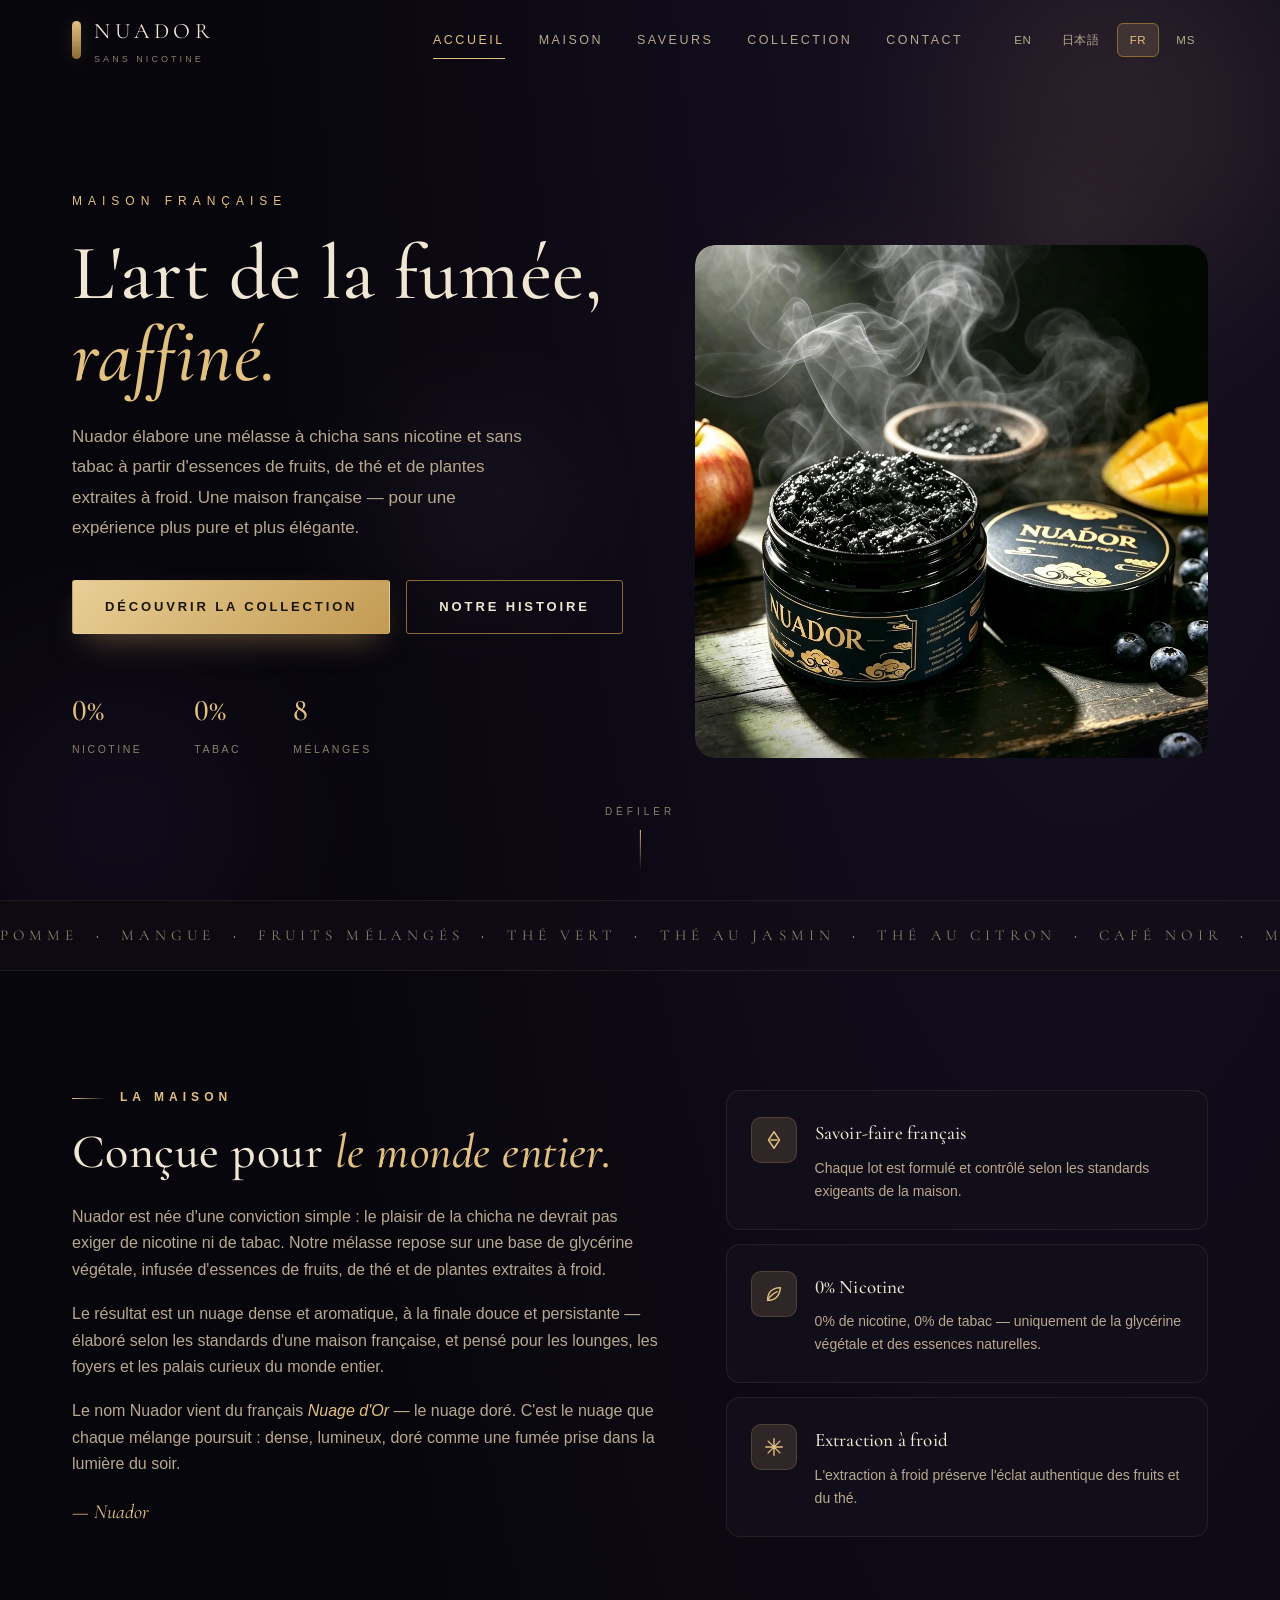
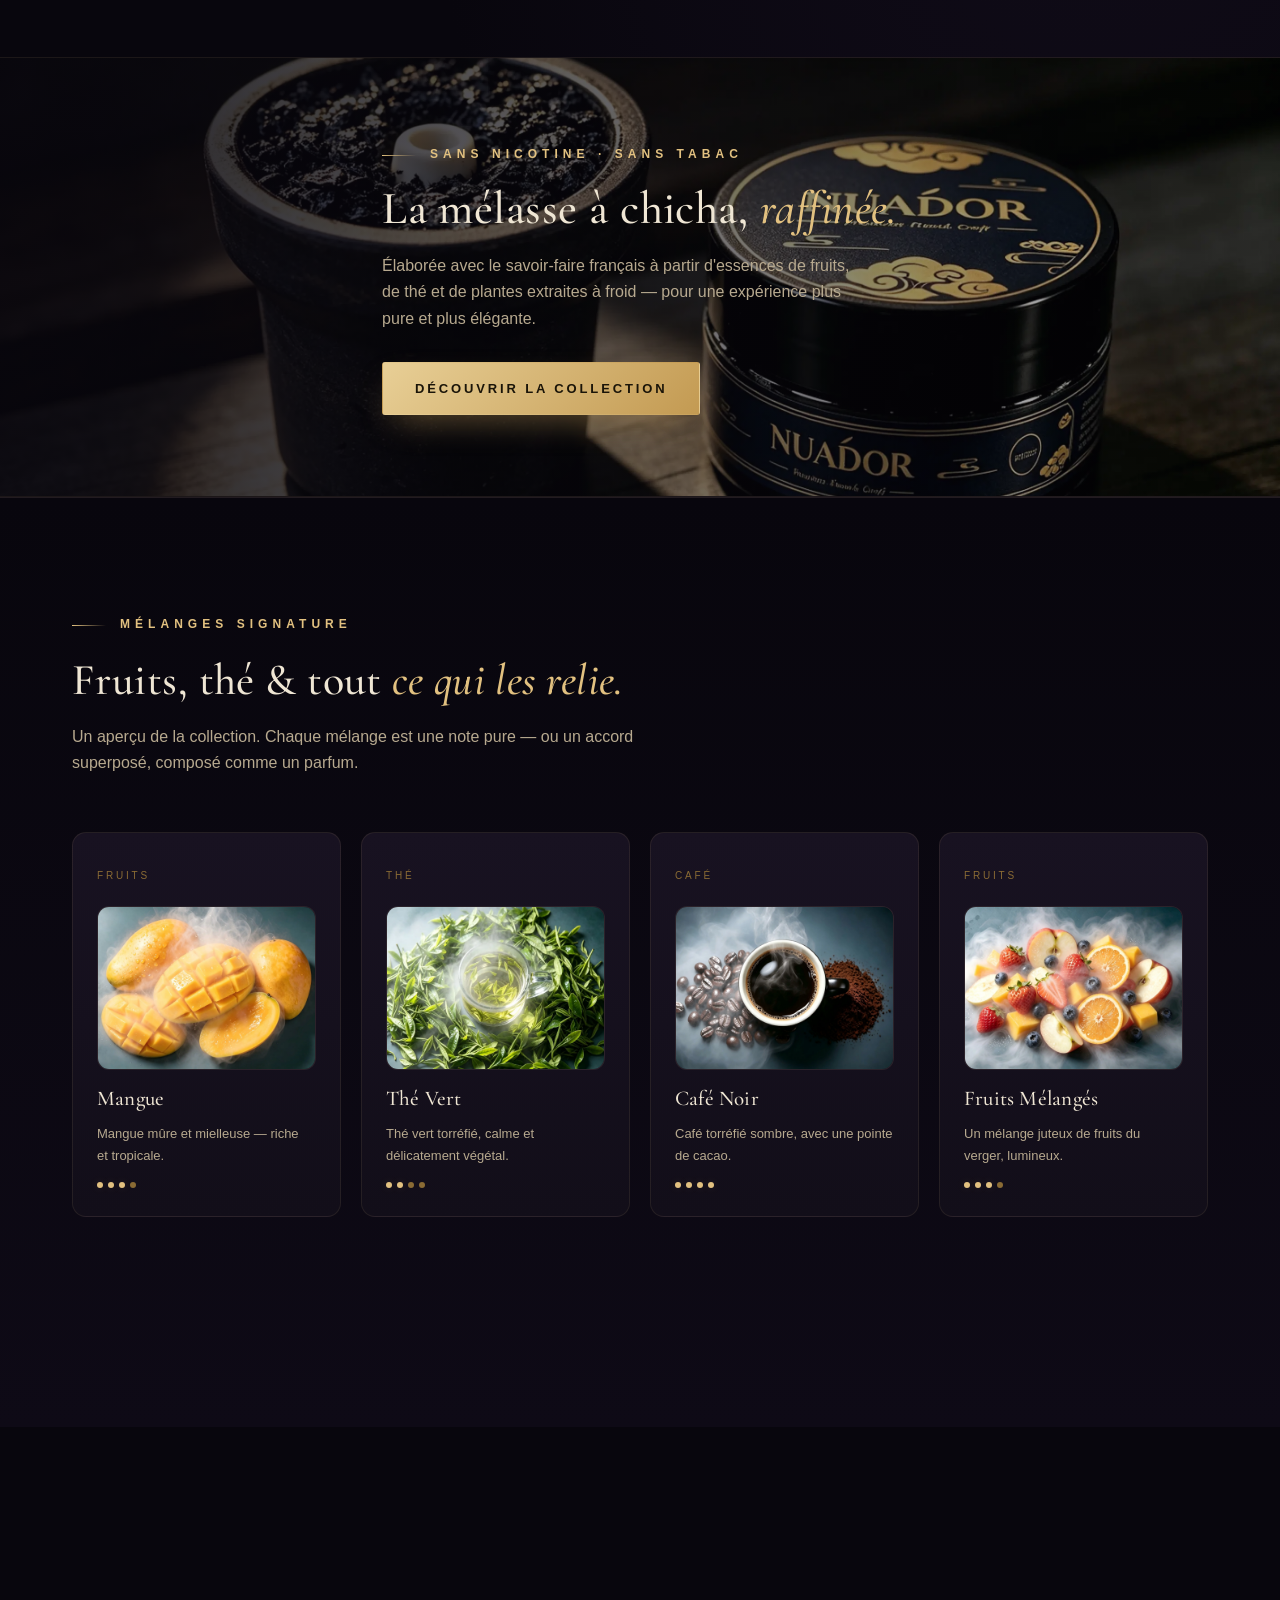
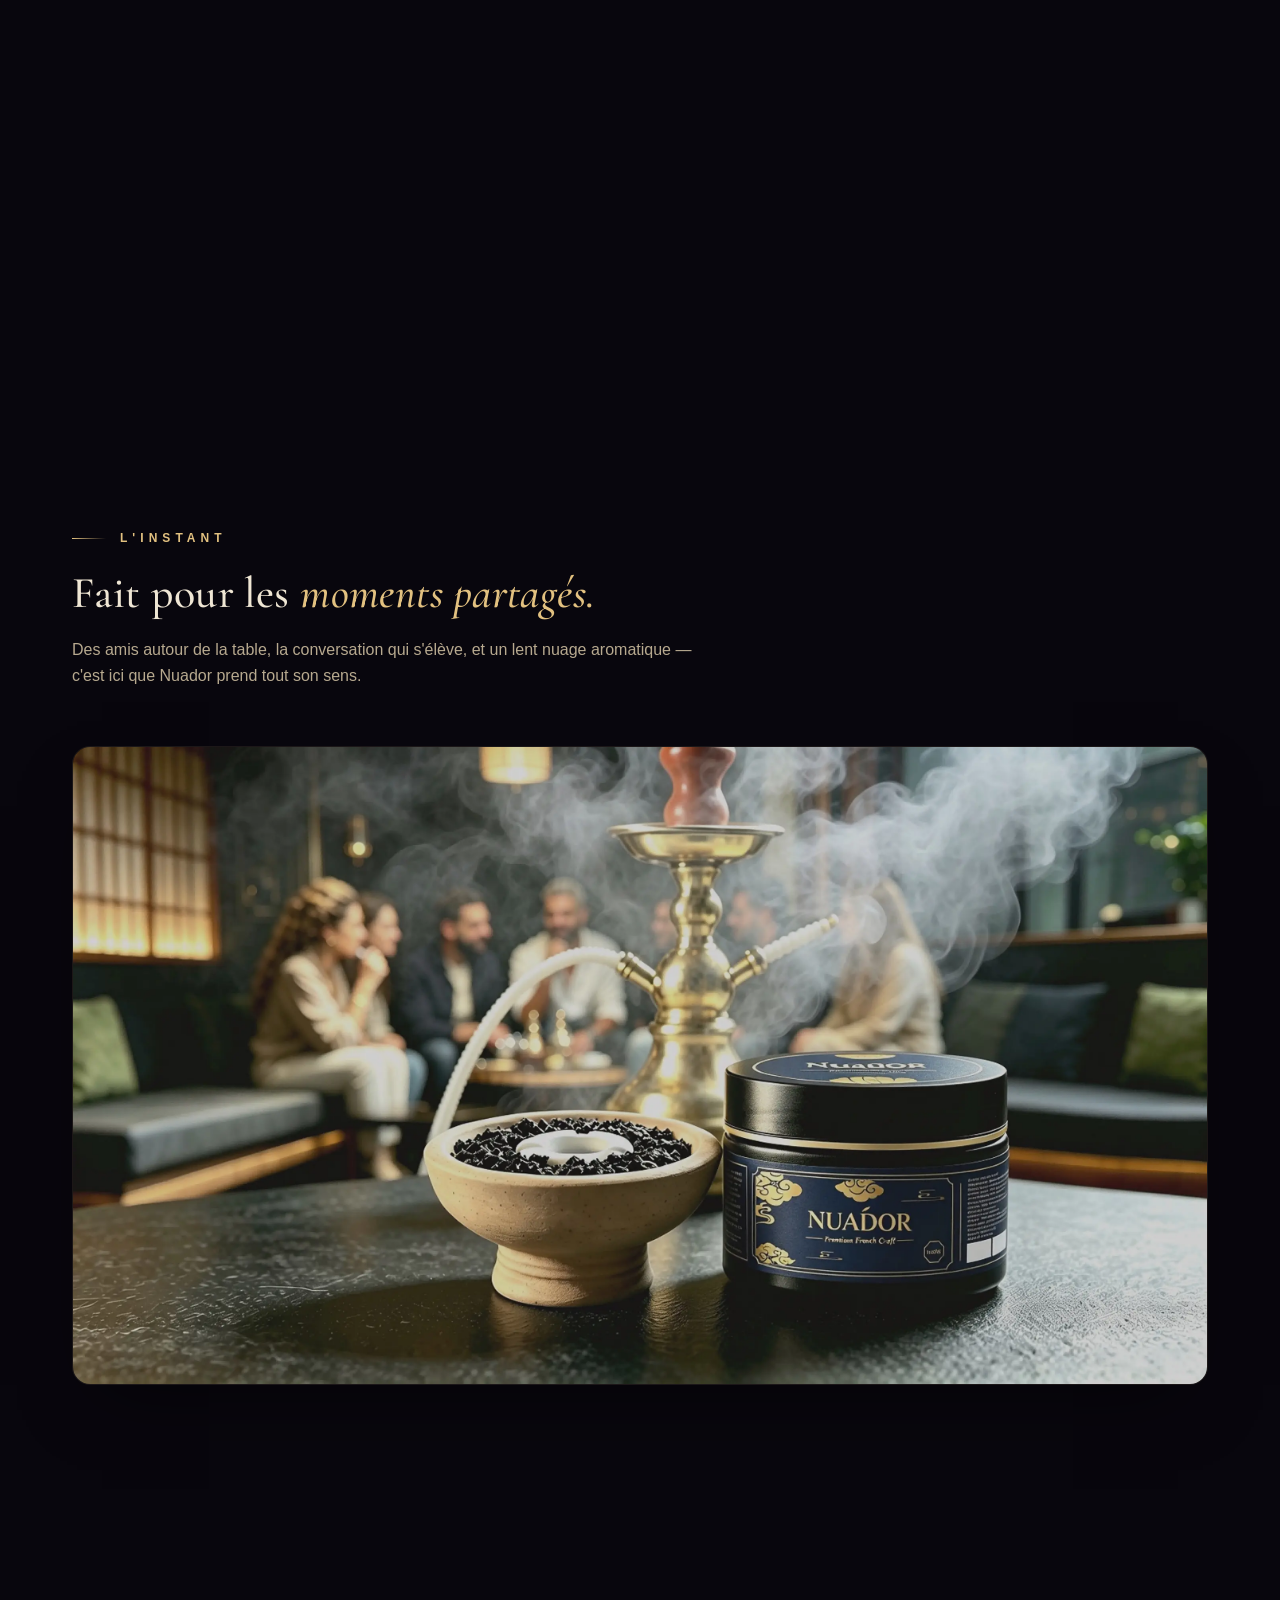
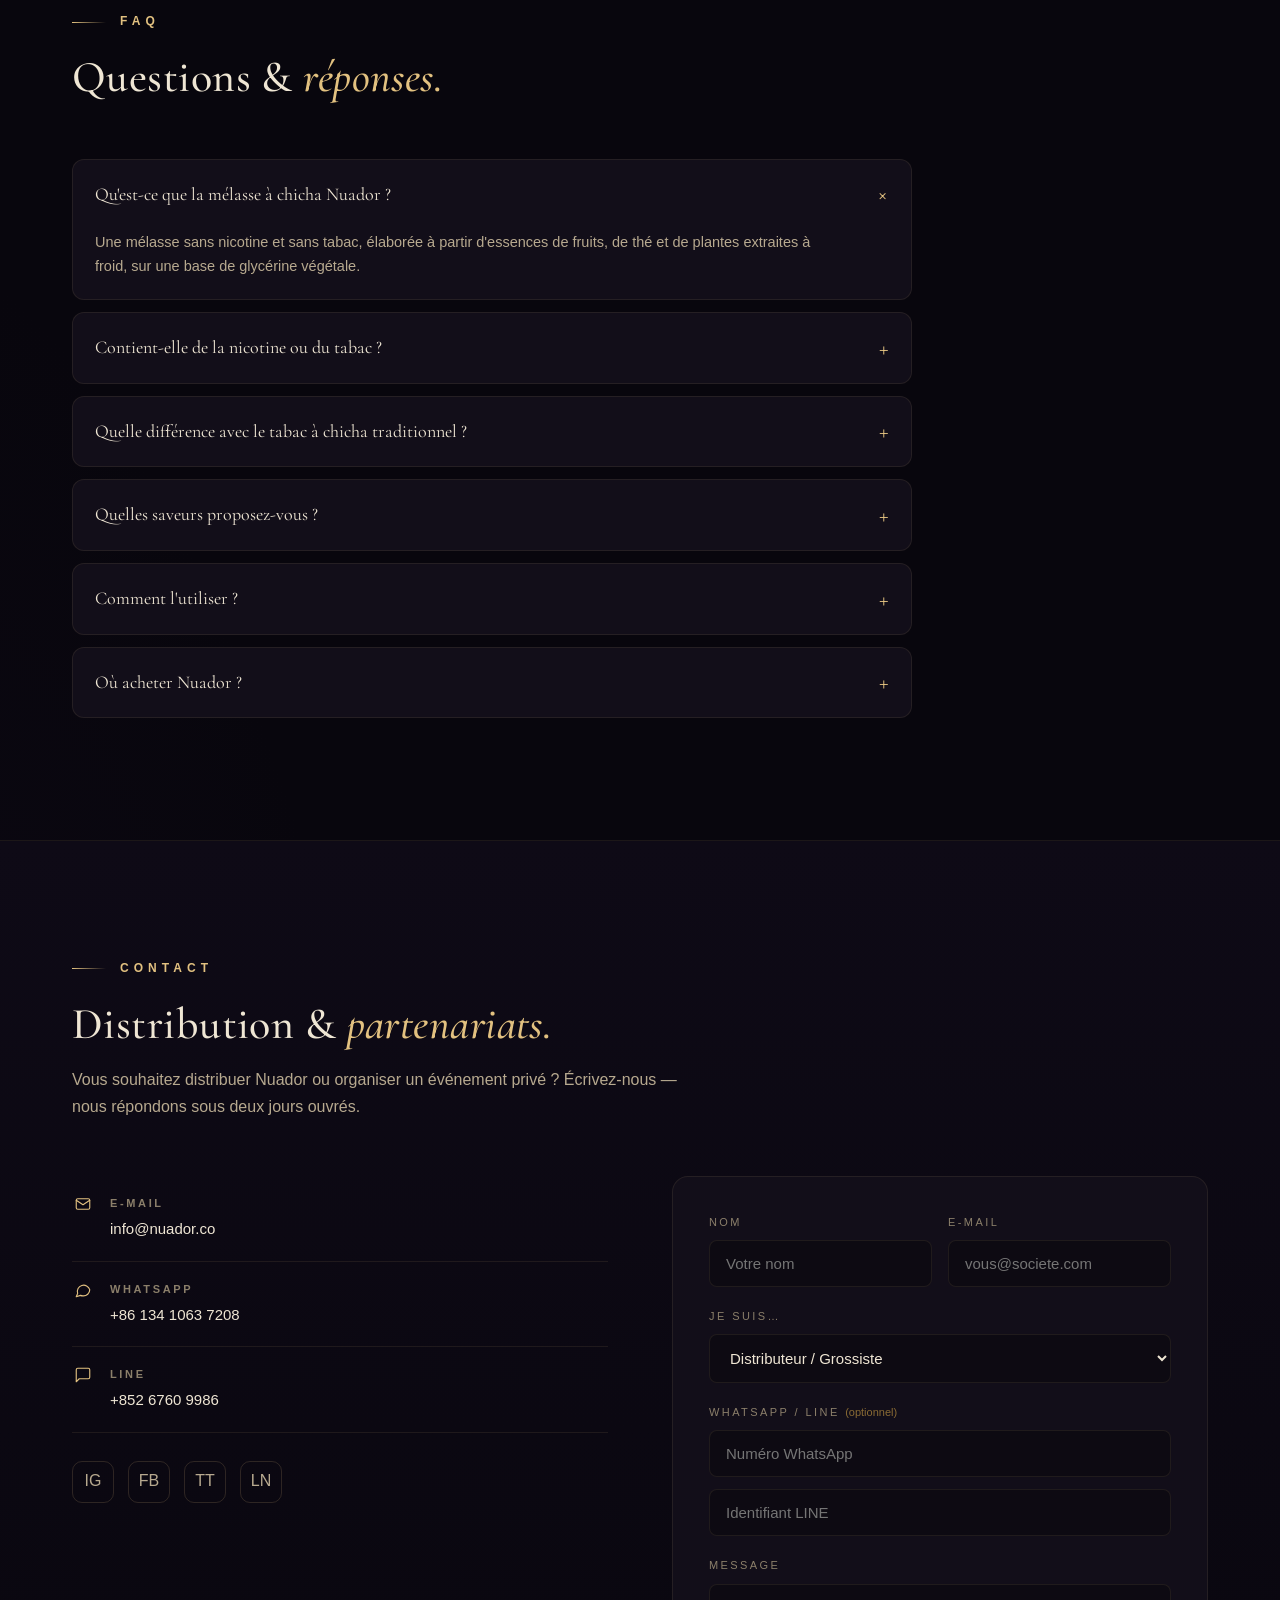
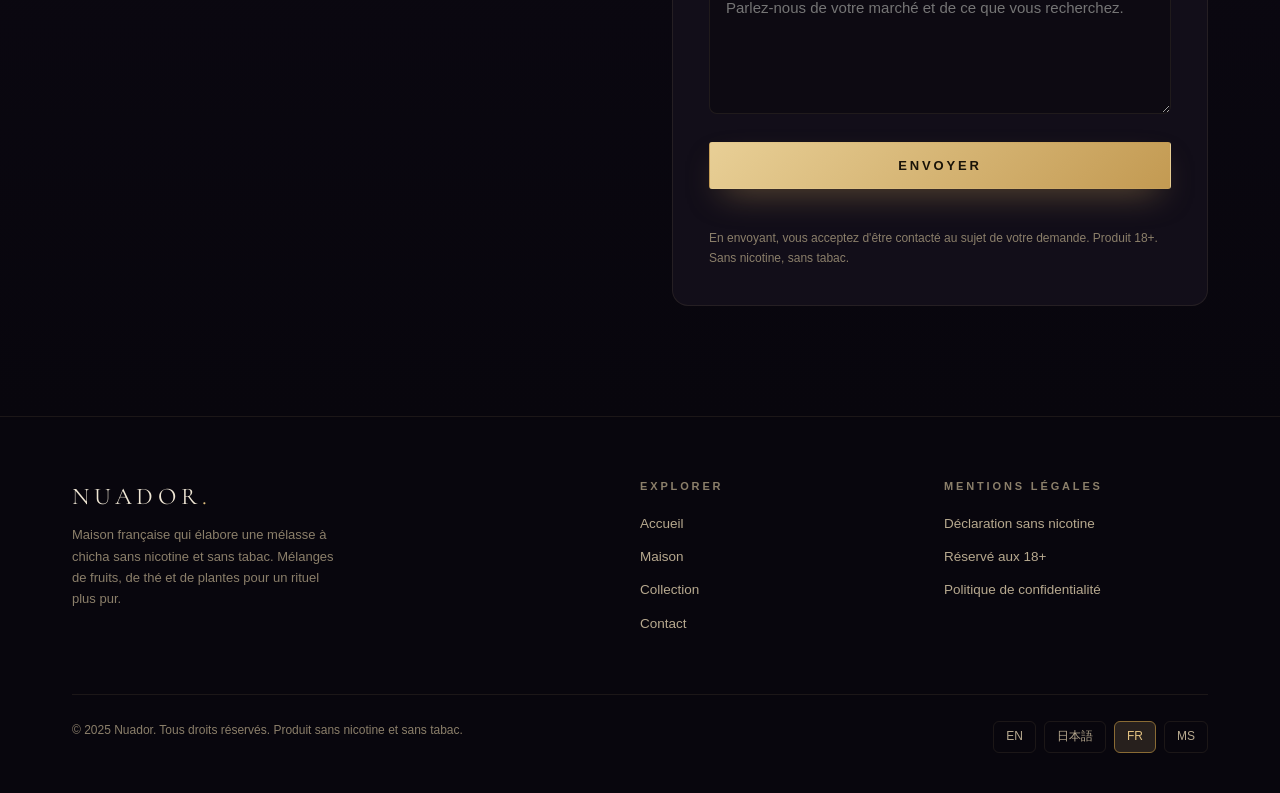
==== commit 4bcee44c: "加入seo，FAQ板块" ====
--- a/fr/index.html
+++ b/fr/index.html
@@ -3,8 +3,27 @@
 <head>
 <meta charset="UTF-8">
 <meta name="viewport" content="width=device-width, initial-scale=1.0">
-<title>Nuador — Mélasse à chicha sans nicotine</title>
-<meta name="description" content="Nuador est une maison française qui élabore une mélasse à chicha sans nicotine et sans tabac. Mélanges de fruits, de thé et de café.">
+<title>Nuador — Mélasse à chicha sans nicotine | 0% nicotine &amp; tabac</title>
+<meta name="description" content="Nuador élabore une mélasse à chicha sans nicotine et sans tabac, à partir d'essences de fruits, de thé et de plantes extraites à froid. 8 mélanges raffinés.">
+<link rel="canonical" href="https://nuador.co/fr/">
+<link rel="alternate" hreflang="en" href="https://nuador.co/">
+<link rel="alternate" hreflang="ja" href="https://nuador.co/ja/">
+<link rel="alternate" hreflang="fr" href="https://nuador.co/fr/">
+<link rel="alternate" hreflang="ms" href="https://nuador.co/ms/">
+<link rel="alternate" hreflang="x-default" href="https://nuador.co/">
+<meta property="og:type" content="website">
+<meta property="og:site_name" content="Nuador">
+<meta property="og:title" content="Nuador — Mélasse à chicha sans nicotine">
+<meta property="og:description" content="Mélasse à chicha sans nicotine ni tabac. 8 mélanges raffinés.">
+<meta property="og:url" content="https://nuador.co/fr/">
+<meta property="og:image" content="https://nuador.co/data/Nuador_banner.webp">
+<meta property="og:locale" content="fr">
+<meta name="twitter:card" content="summary_large_image">
+<meta name="twitter:title" content="Nuador — Mélasse à chicha sans nicotine">
+<meta name="twitter:description" content="Mélasse à chicha sans nicotine ni tabac. 8 mélanges raffinés.">
+<meta name="twitter:image" content="https://nuador.co/data/Nuador_banner.webp">
+<script type="application/ld+json">{"@context":"https://schema.org","@type":"Organization","name":"Nuador","url":"https://nuador.co/fr/","email":"info@nuador.co","logo":"https://nuador.co/data/Nuador_banner.webp","description":"Mélasse à chicha sans nicotine et sans tabac, élaborée à partir d'essences de fruits, de thé et de plantes extraites à froid."}</script>
+<script type="application/ld+json">{"@context":"https://schema.org","@type":"FAQPage","mainEntity":[{"@type":"Question","name":"Qu'est-ce que la mélasse à chicha Nuador ?","acceptedAnswer":{"@type":"Answer","text":"Une mélasse sans nicotine et sans tabac, élaborée à partir d'essences de fruits, de thé et de plantes extraites à froid, sur une base de glycérine végétale."}},{"@type":"Question","name":"Contient-elle de la nicotine ou du tabac ?","acceptedAnswer":{"@type":"Answer","text":"Non. Chaque mélange est 0% de nicotine et 0% de tabac."}},{"@type":"Question","name":"Quelle différence avec le tabac à chicha traditionnel ?","acceptedAnswer":{"@type":"Answer","text":"Elle offre les mêmes nuages denses et aromatiques, sans nicotine ni feuille de tabac — un rituel plus pur."}},{"@type":"Question","name":"Quelles saveurs proposez-vous ?","acceptedAnswer":{"@type":"Answer","text":"Huit mélanges en trois familles : fruits (Pomme, Mangue, Fruits mélangés), thé (Thé vert, Thé au jasmin, Thé au citron) et café (Café noir, Moka)."}},{"@type":"Question","name":"Comment l'utiliser ?","acceptedAnswer":{"@type":"Answer","text":"Remplissez un bol à chicha standard comme avec une mélasse classique, et savourez une session plus douce."}},{"@type":"Question","name":"Où acheter Nuador ?","acceptedAnswer":{"@type":"Answer","text":"Pour la distribution ou le partenariat, contactez-nous via le formulaire ci-dessous — réponse sous deux jours ouvrés."}}]}</script>
 <link rel="preconnect" href="https://fonts.googleapis.com">
 <link rel="preconnect" href="https://fonts.gstatic.com" crossorigin>
 <link href="https://fonts.googleapis.com/css2?family=Cormorant+Garamond:ital,wght@0,400;0,500;0,600;1,400;1,500&display=swap" rel="stylesheet">
@@ -25,6 +44,7 @@
     </a>
     <nav class="nav-links" id="navLinks">
       <a href="index.html" class="active">Accueil</a>
+      <a href="#maison">Maison</a>
       <a href="#flavours">Saveurs</a>
       <a href="catalog.html">Collection</a>
       <a href="#contact">Contact</a>
@@ -47,6 +67,7 @@
       <p class="lead">Nuador élabore une mélasse à chicha sans nicotine et sans tabac à partir d'essences de fruits, de thé et de plantes extraites à froid. Une maison française — pour une expérience plus pure et plus élégante.</p>
       <div class="hero-actions">
         <a href="catalog.html" class="btn btn-gold">Découvrir la collection</a>
+        <a href="#maison" class="btn btn-ghost">Notre histoire</a>
       </div>
       <div class="hero-stats">
         <div><b>0%</b><span>Nicotine</span></div>
@@ -68,6 +89,27 @@
     <span>Pomme <b>·</b> Mangue <b>·</b> Fruits mélangés <b>·</b> Thé vert <b>·</b> Thé au jasmin <b>·</b> Thé au citron <b>·</b> Café noir <b>·</b> Moka <b>·</b></span>
   </div>
 </div>
+
+<!-- ============ MAISON / BRAND ============ -->
+<section class="section" id="maison">
+  <div class="wrap">
+    <div class="story-grid">
+      <div class="story-copy reveal">
+        <span class="eyebrow">La Maison</span>
+        <h2 class="h-display" style="font-size:clamp(32px,4vw,48px);margin-top:20px">Conçue pour <em>le monde entier.</em></h2>
+        <p style="margin-top:26px">Nuador est née d'une conviction simple : le plaisir de la chicha ne devrait pas exiger de nicotine ni de tabac. Notre mélasse repose sur une base de glycérine végétale, infusée d'essences de fruits, de thé et de plantes extraites à froid.</p>
+        <p>Le résultat est un nuage dense et aromatique, à la finale douce et persistante — élaboré selon les standards d'une maison française, et pensé pour les lounges, les foyers et les palais curieux du monde entier.</p>
+        <p>Le nom Nuador vient du français <em style="color:var(--gold);font-style:italic">Nuage d'Or</em> — le nuage doré. C'est le nuage que chaque mélange poursuit : dense, lumineux, doré comme une fumée prise dans la lumière du soir.</p>
+        <p class="sig">— Nuador</p>
+      </div>
+      <div class="pillars reveal">
+        <div class="pillar"><span class="ic"><svg viewBox="0 0 24 24" fill="none" stroke="currentColor" stroke-width="1.5" stroke-linecap="round" stroke-linejoin="round"><path d="M12 3l6 9-6 9-6-9 6-9z"/><path d="M8.5 12h7"/></svg></span><div><h3>Savoir-faire français</h3><p>Chaque lot est formulé et contrôlé selon les standards exigeants de la maison.</p></div></div>
+        <div class="pillar"><span class="ic"><svg viewBox="0 0 24 24" fill="none" stroke="currentColor" stroke-width="1.5" stroke-linecap="round" stroke-linejoin="round"><path d="M5 19c0-8 4.5-13.5 14-14-1 9.5-6.5 14-14 14z"/><path d="M5 19c2.5-4.5 6-7.5 10.5-9.5"/></svg></span><div><h3>0% Nicotine</h3><p>0% de nicotine, 0% de tabac — uniquement de la glycérine végétale et des essences naturelles.</p></div></div>
+        <div class="pillar"><span class="ic"><svg viewBox="0 0 24 24" fill="none" stroke="currentColor" stroke-width="1.5" stroke-linecap="round"><path d="M12 3v18M3 12h18M5.6 5.6l12.8 12.8M18.4 5.6L5.6 18.4"/></svg></span><div><h3>Extraction à froid</h3><p>L'extraction à froid préserve l'éclat authentique des fruits et du thé.</p></div></div>
+      </div>
+    </div>
+  </div>
+</section>
 
 <!-- ============ BANNER ============ -->
 <section class="banner">
@@ -165,6 +207,42 @@
   </div>
 </section>
 
+<!-- ============ FAQ ============ -->
+<section class="section" id="faq">
+  <div class="wrap">
+    <div class="section-head reveal">
+      <span class="eyebrow">FAQ</span>
+      <h2 style="margin-top:20px">Questions &amp; <em style="color:var(--gold);font-style:italic">réponses.</em></h2>
+    </div>
+    <div class="faq reveal">
+      <details open>
+        <summary>Qu'est-ce que la mélasse à chicha Nuador ?</summary>
+        <p>Une mélasse sans nicotine et sans tabac, élaborée à partir d'essences de fruits, de thé et de plantes extraites à froid, sur une base de glycérine végétale.</p>
+      </details>
+      <details>
+        <summary>Contient-elle de la nicotine ou du tabac ?</summary>
+        <p>Non. Chaque mélange est 0% de nicotine et 0% de tabac.</p>
+      </details>
+      <details>
+        <summary>Quelle différence avec le tabac à chicha traditionnel ?</summary>
+        <p>Elle offre les mêmes nuages denses et aromatiques, sans nicotine ni feuille de tabac — un rituel plus pur.</p>
+      </details>
+      <details>
+        <summary>Quelles saveurs proposez-vous ?</summary>
+        <p>Huit mélanges en trois familles : fruits (Pomme, Mangue, Fruits mélangés), thé (Thé vert, Thé au jasmin, Thé au citron) et café (Café noir, Moka).</p>
+      </details>
+      <details>
+        <summary>Comment l'utiliser ?</summary>
+        <p>Remplissez un bol à chicha standard comme avec une mélasse classique, et savourez une session plus douce.</p>
+      </details>
+      <details>
+        <summary>Où acheter Nuador ?</summary>
+        <p>Pour la distribution ou le partenariat, contactez-nous via le formulaire ci-dessous — réponse sous deux jours ouvrés.</p>
+      </details>
+    </div>
+  </div>
+</section>
+
 <!-- ============ CONTACT ============ -->
 <section class="section contact" id="contact">
   <div class="wrap">
@@ -245,6 +323,7 @@
       <div>
         <h4>Explorer</h4>
         <a href="index.html">Accueil</a>
+        <a href="#maison">Maison</a>
         <a href="catalog.html">Collection</a>
         <a href="#contact">Contact</a>
       </div>
--- a/css/style.css
+++ b/css/style.css
@@ -312,6 +312,15 @@
 .tile.hide{display:none}
 .count-hint{font-size:12.5px;color:var(--faint);letter-spacing:.08em;margin-top:34px;text-align:center}
 
+/* ---------- FAQ ---------- */
+.faq{max-width:840px}
+.faq details{border:1px solid var(--line-soft);border-radius:12px;background:var(--panel);margin-bottom:12px;padding:0 22px;overflow:hidden}
+.faq summary{cursor:pointer;list-style:none;padding:20px 0;font-family:var(--serif);font-size:18px;color:var(--cream);display:flex;justify-content:space-between;align-items:center;gap:16px}
+.faq summary::-webkit-details-marker{display:none}
+.faq summary::after{content:"+";font-size:24px;color:var(--gold);line-height:1;transition:transform .3s}
+.faq details[open] summary::after{transform:rotate(45deg)}
+.faq details p{padding:0 0 20px;color:var(--muted);font-size:14.5px;line-height:1.7;max-width:740px}
+
 /* ---------- Reveal ---------- */
 .reveal{opacity:0;transform:translateY(26px);transition:opacity .8s var(--ease),transform .8s var(--ease)}
 .reveal.in{opacity:1;transform:none}
